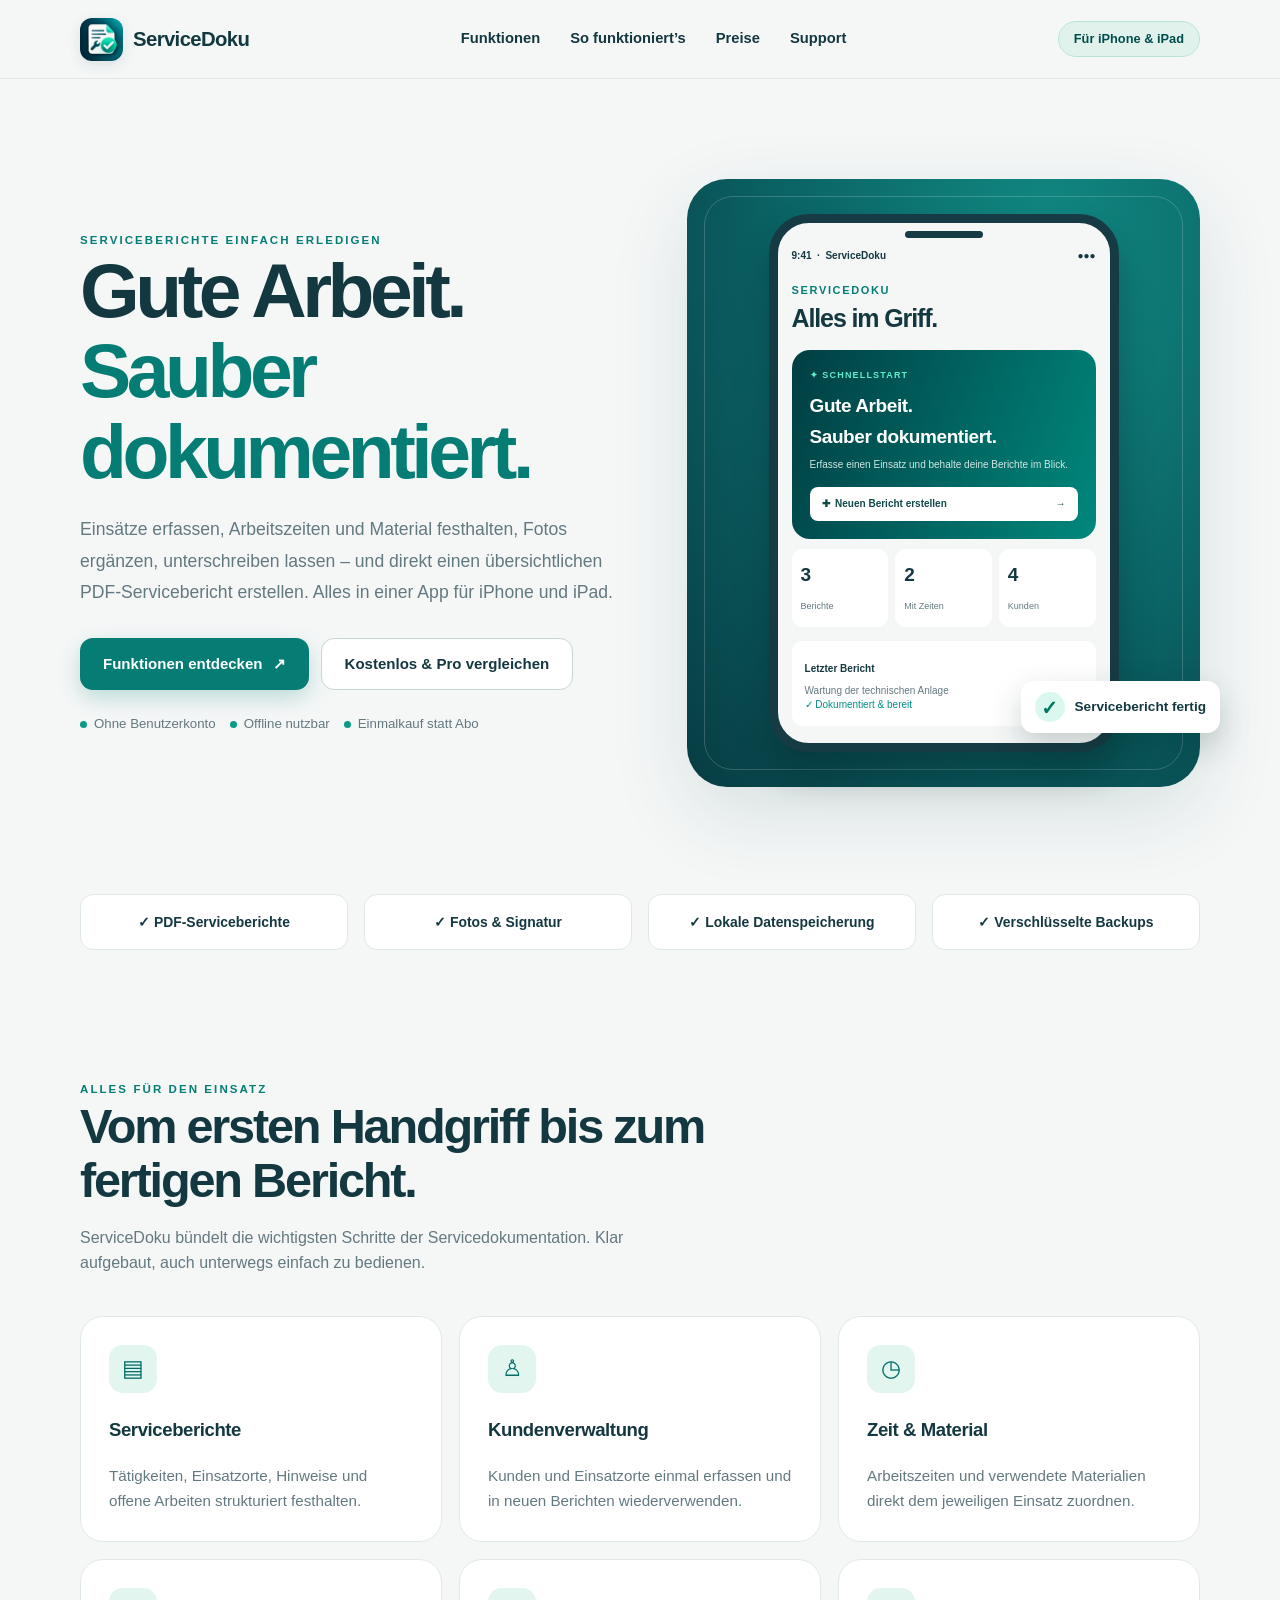
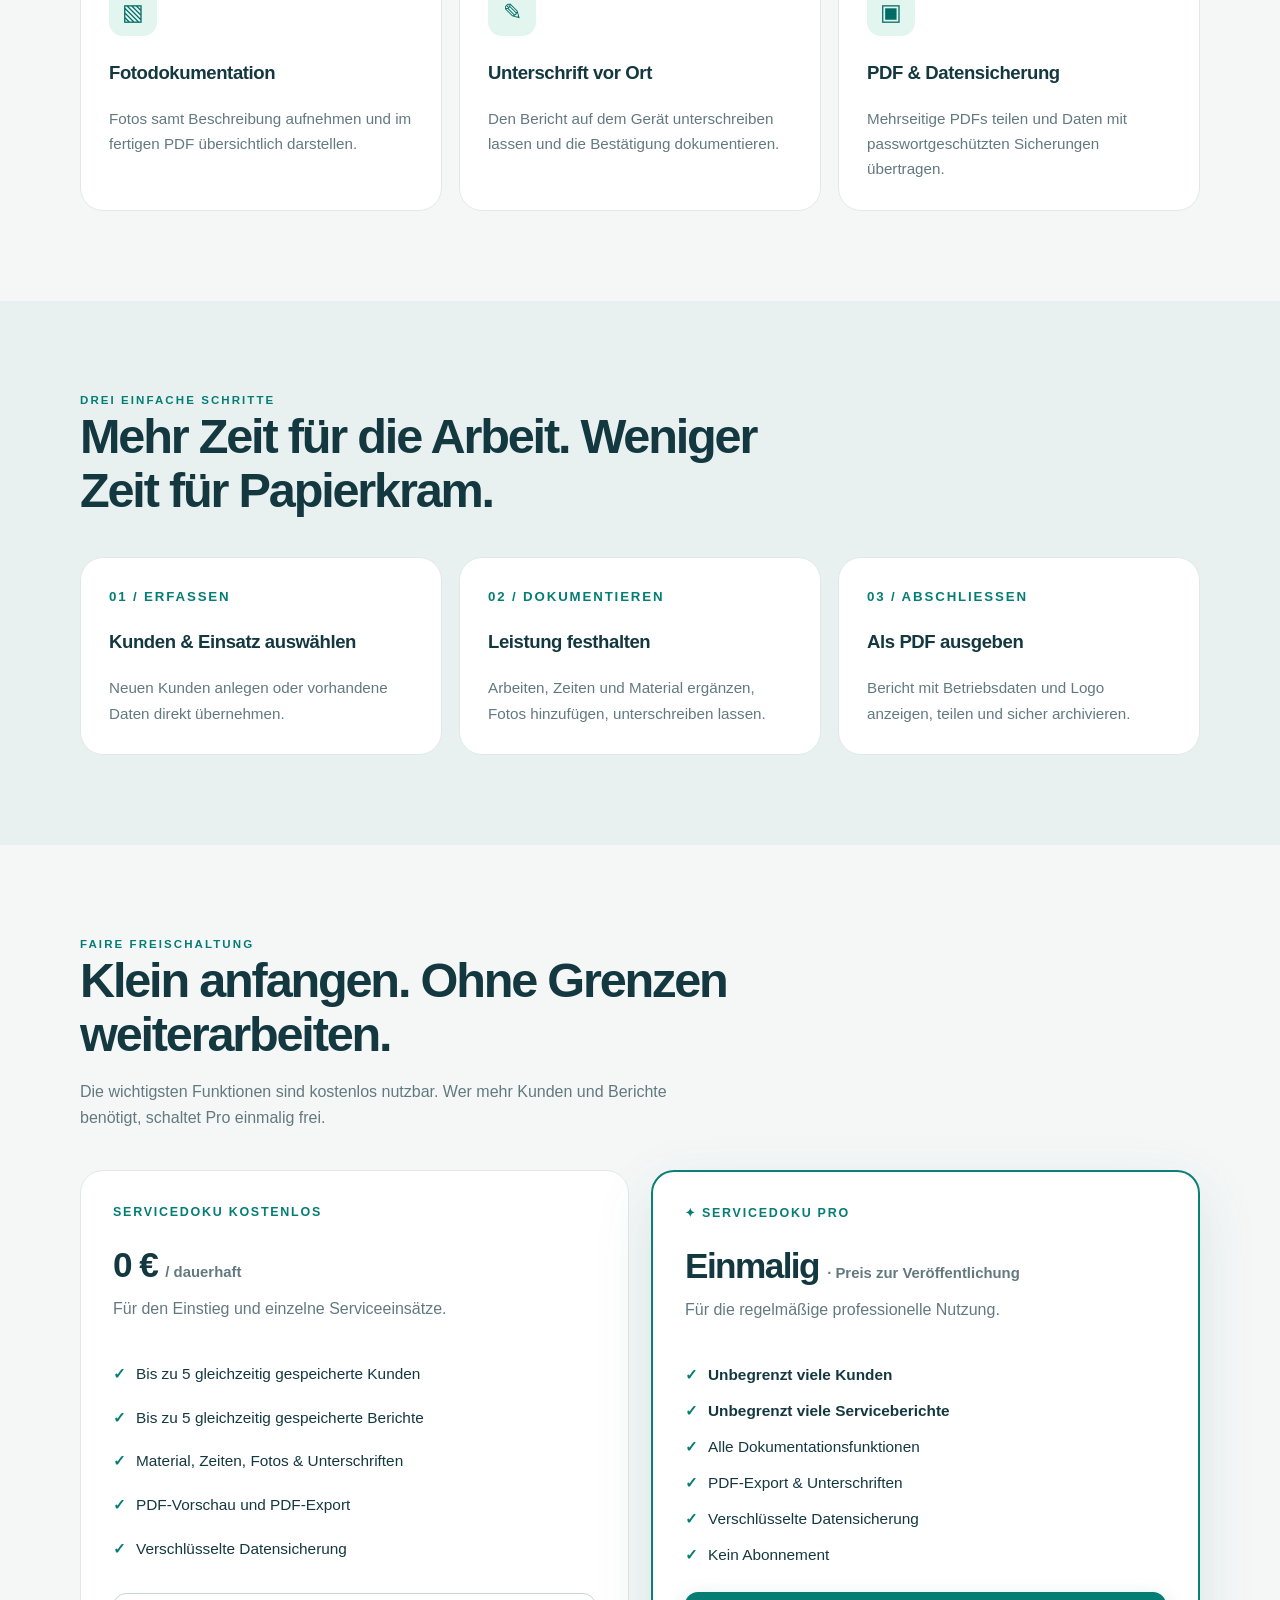
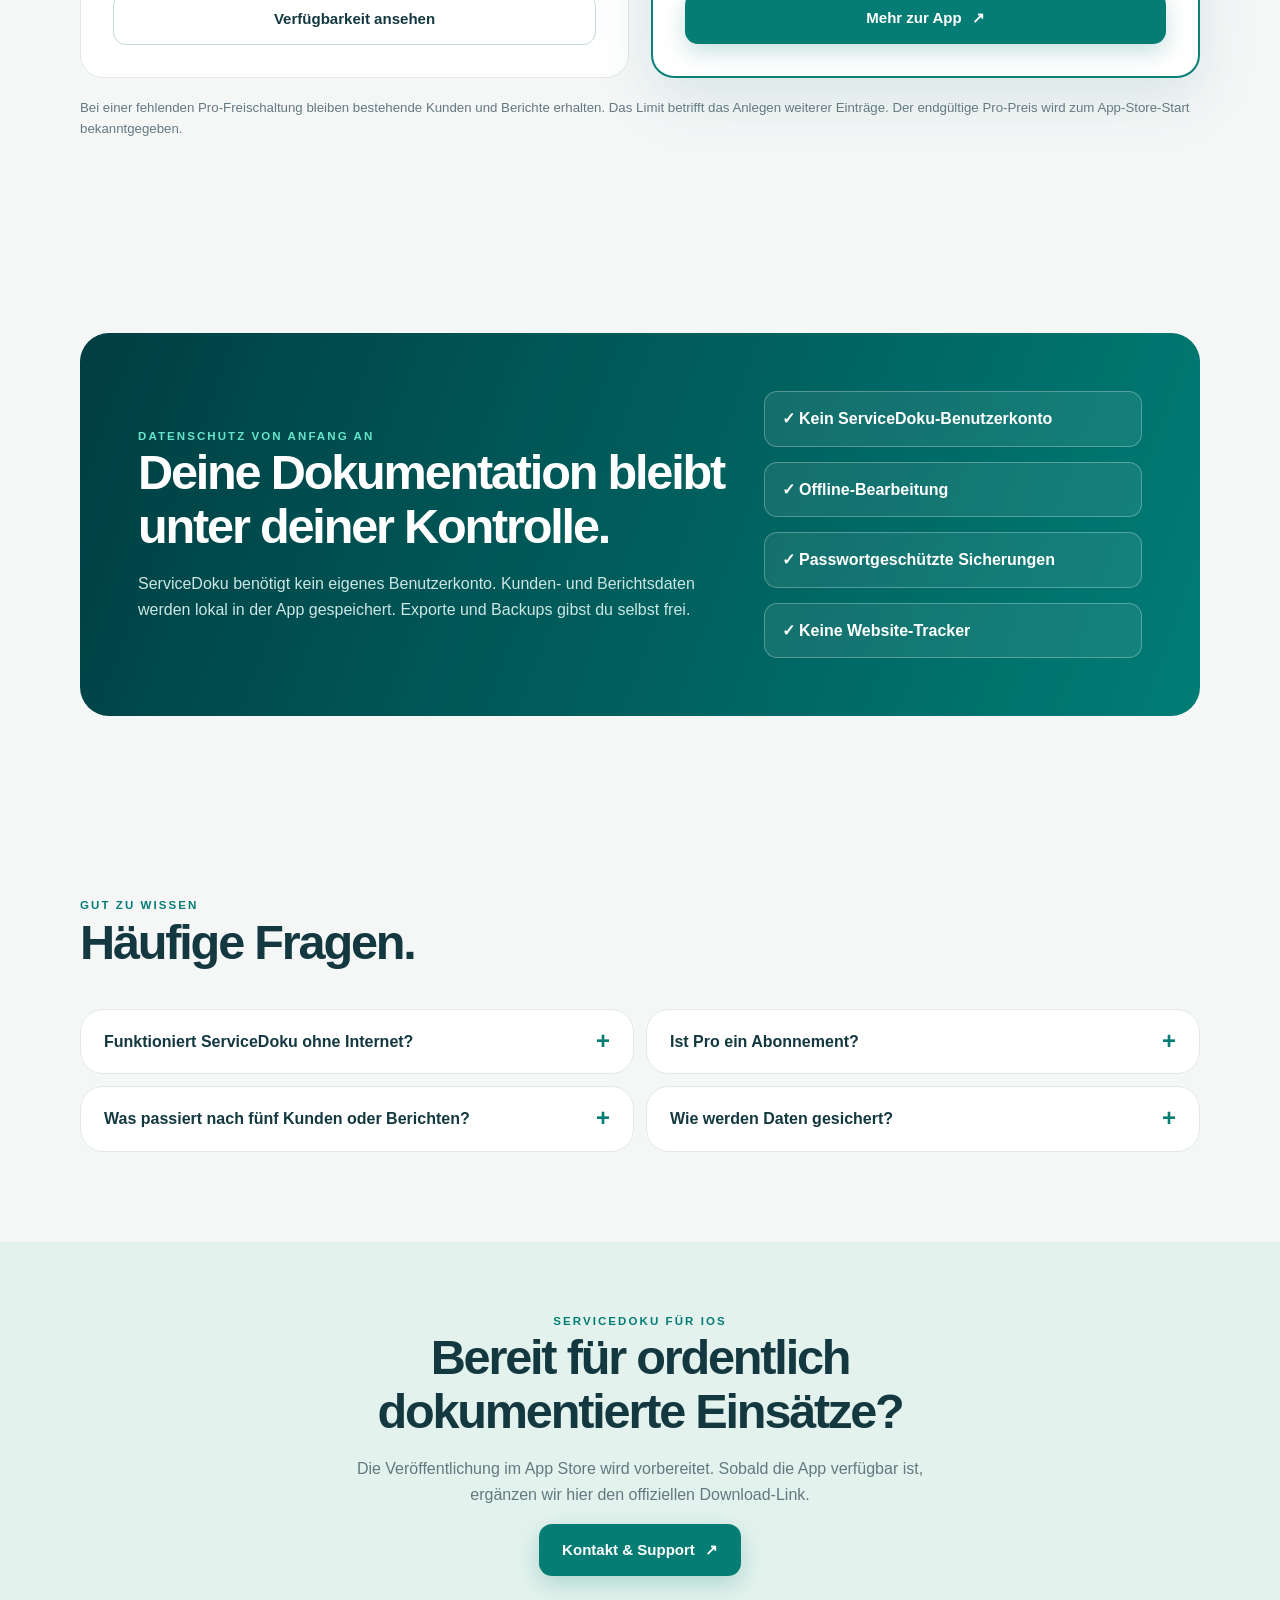
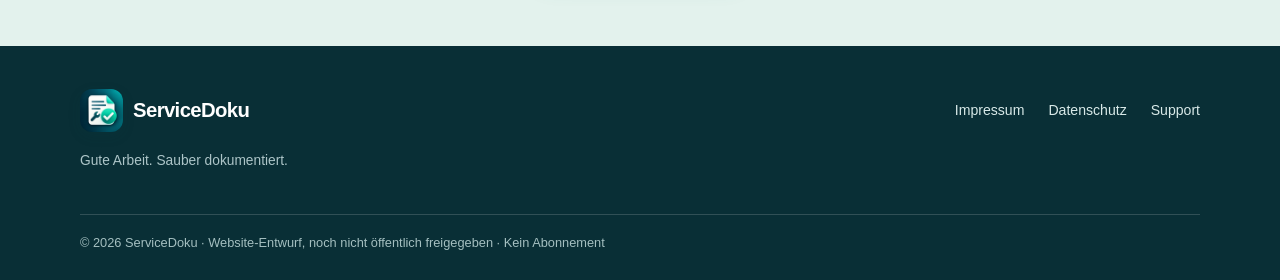
==== index.html @ b312b214 "Add files via upload" ====
<!doctype html>
<html lang="de">
<head>
<meta charset="utf-8"><meta name="viewport" content="width=device-width, initial-scale=1">
<meta name="description" content="ServiceDoku dokumentiert Serviceeinsätze auf iPhone und iPad: Kunden, Material, Zeiten, Fotos, Unterschriften und PDF-Berichte. Kostenlos starten, Pro einmalig freischalten.">
<meta name="theme-color" content="#f5f7f7">
<!-- ENTWURF: Vor Veröffentlichung noindex entfernen und alle Rechtstexte prüfen. -->
<meta name="robots" content="noindex, nofollow">
<link rel="icon" type="image/png" href="assets/favicon.png">
<link rel="apple-touch-icon" href="assets/app-icon-web.png">
<link rel="stylesheet" href="assets/style.css">
<title>Serviceberichte einfach erstellen | ServiceDoku</title>
</head>
<body>
<a class="skip" href="#inhalt">Zum Inhalt springen</a>
<header class="site-header"><div class="container header-inner">
<a class="brand" href="index.html" aria-label="ServiceDoku – Startseite"><img src="assets/favicon.png" alt="" width="43" height="43">ServiceDoku</a>
<button type="button" class="menu-toggle" data-menu-toggle aria-controls="main-nav" aria-expanded="false" aria-label="Menü öffnen">☰</button>
<nav class="nav" data-nav id="main-nav" aria-label="Hauptnavigation"><a href="index.html#funktionen" >Funktionen</a><a href="index.html#ablauf" >So funktioniert’s</a><a href="index.html#preise" >Preise</a><a href="support.html" >Support</a></nav>
<span class="pill header-pill">Für iPhone &amp; iPad</span>
</div></header>
<main id="inhalt">
<section class="hero"><div class="container hero-grid"><div>
<div class="eyebrow">Serviceberichte einfach erledigen</div>
<h1>Gute Arbeit.<br><span>Sauber dokumentiert.</span></h1>
<p class="lead">Einsätze erfassen, Arbeitszeiten und Material festhalten, Fotos ergänzen, unterschreiben lassen – und direkt einen übersichtlichen PDF-Servicebericht erstellen. Alles in einer App für iPhone und iPad.</p>
<div class="action-row"><a class="btn btn-primary" href="#funktionen">Funktionen entdecken <span aria-hidden="true">↗</span></a><a class="btn btn-outline" href="#preise">Kostenlos &amp; Pro vergleichen</a></div>
<div class="hero-footnote"><span><i class="dot" aria-hidden="true"></i> Ohne Benutzerkonto</span><span><i class="dot" aria-hidden="true"></i> Offline nutzbar</span><span><i class="dot" aria-hidden="true"></i> Einmalkauf statt Abo</span></div>
</div>
<div class="demo-stage" aria-label="Gestaltungsbeispiel der ServiceDoku-Übersicht">
<div class="device"><div class="device-notch"></div><div class="device-time"><span>9:41&nbsp; · &nbsp;ServiceDoku</span><span>●●●</span></div>
<div class="app-title">SERVICEDOKU</div><div class="app-headline">Alles im Griff.</div>
<div class="app-banner"><div class="tiny">✦ SCHNELLSTART</div><h3>Gute Arbeit.<br>Sauber dokumentiert.</h3><p>Erfasse einen Einsatz und behalte deine Berichte im Blick.</p><div class="mini-cta">✚ &nbsp;Neuen Bericht erstellen <span style="float:right">→</span></div></div>
<div class="mini-stats"><div><strong>3</strong><small>Berichte</small></div><div><strong>2</strong><small>Mit Zeiten</small></div><div><strong>4</strong><small>Kunden</small></div></div>
<div class="mini-reports"><b>Letzter Bericht</b><p>Wartung der technischen Anlage<br><span style="color:#008f85">✓ Dokumentiert &amp; bereit</span></p></div></div>
<div class="floating-tag"><span class="tag-check">✓</span> Servicebericht fertig</div>
</div></div></section>
<section class="trust"><div class="container trust-inner"><div>✓ PDF-Serviceberichte</div><div>✓ Fotos &amp; Signatur</div><div>✓ Lokale Datenspeicherung</div><div>✓ Verschlüsselte Backups</div></div></section>
<section class="section" id="funktionen"><div class="container"><div class="section-head"><div class="eyebrow">Alles für den Einsatz</div><h2>Vom ersten Handgriff bis zum fertigen Bericht.</h2><p>ServiceDoku bündelt die wichtigsten Schritte der Servicedokumentation. Klar aufgebaut, auch unterwegs einfach zu bedienen.</p></div>
<div class="cards">
<article class="feature-card"><div class="feature-icon" aria-hidden="true">▤</div><h3>Serviceberichte</h3><p>Tätigkeiten, Einsatzorte, Hinweise und offene Arbeiten strukturiert festhalten.</p></article>
<article class="feature-card"><div class="feature-icon" aria-hidden="true">♙</div><h3>Kundenverwaltung</h3><p>Kunden und Einsatzorte einmal erfassen und in neuen Berichten wiederverwenden.</p></article>
<article class="feature-card"><div class="feature-icon" aria-hidden="true">◷</div><h3>Zeit &amp; Material</h3><p>Arbeitszeiten und verwendete Materialien direkt dem jeweiligen Einsatz zuordnen.</p></article>
<article class="feature-card"><div class="feature-icon" aria-hidden="true">▧</div><h3>Fotodokumentation</h3><p>Fotos samt Beschreibung aufnehmen und im fertigen PDF übersichtlich darstellen.</p></article>
<article class="feature-card"><div class="feature-icon" aria-hidden="true">✎</div><h3>Unterschrift vor Ort</h3><p>Den Bericht auf dem Gerät unterschreiben lassen und die Bestätigung dokumentieren.</p></article>
<article class="feature-card"><div class="feature-icon" aria-hidden="true">▣</div><h3>PDF &amp; Datensicherung</h3><p>Mehrseitige PDFs teilen und Daten mit passwortgeschützten Sicherungen übertragen.</p></article>
</div></div></section>
<section class="section section-tint" id="ablauf"><div class="container"><div class="section-head"><div class="eyebrow">Drei einfache Schritte</div><h2>Mehr Zeit für die Arbeit. Weniger Zeit für Papierkram.</h2></div>
<div class="steps"><article class="step-card"><div class="step-number">01 / ERFASSEN</div><h3>Kunden &amp; Einsatz auswählen</h3><p>Neuen Kunden anlegen oder vorhandene Daten direkt übernehmen.</p></article><article class="step-card"><div class="step-number">02 / DOKUMENTIEREN</div><h3>Leistung festhalten</h3><p>Arbeiten, Zeiten und Material ergänzen, Fotos hinzufügen, unterschreiben lassen.</p></article><article class="step-card"><div class="step-number">03 / ABSCHLIESSEN</div><h3>Als PDF ausgeben</h3><p>Bericht mit Betriebsdaten und Logo anzeigen, teilen und sicher archivieren.</p></article></div>
</div></section>
<section class="section" id="preise"><div class="container"><div class="section-head"><div class="eyebrow">Faire Freischaltung</div><h2>Klein anfangen. Ohne Grenzen weiterarbeiten.</h2><p>Die wichtigsten Funktionen sind kostenlos nutzbar. Wer mehr Kunden und Berichte benötigt, schaltet Pro einmalig frei.</p></div>
<div class="pricing"><article class="plan"><div class="plan-label">ServiceDoku Kostenlos</div><div class="plan-price">0 € <small>/ dauerhaft</small></div><p>Für den Einstieg und einzelne Serviceeinsätze.</p><ul><li>Bis zu 5 gleichzeitig gespeicherte Kunden</li><li>Bis zu 5 gleichzeitig gespeicherte Berichte</li><li>Material, Zeiten, Fotos &amp; Unterschriften</li><li>PDF-Vorschau und PDF-Export</li><li>Verschlüsselte Datensicherung</li></ul><a class="btn btn-outline" href="#verfuegbarkeit">Verfügbarkeit ansehen</a></article>
<article class="plan pro"><div class="plan-label">✦ ServiceDoku Pro</div><div class="plan-price">Einmalig <small>· Preis zur Veröffentlichung</small></div><p>Für die regelmäßige professionelle Nutzung.</p><ul><li><strong>Unbegrenzt viele Kunden</strong></li><li><strong>Unbegrenzt viele Serviceberichte</strong></li><li>Alle Dokumentationsfunktionen</li><li>PDF-Export &amp; Unterschriften</li><li>Verschlüsselte Datensicherung</li><li>Kein Abonnement</li></ul><a class="btn btn-primary" href="#verfuegbarkeit">Mehr zur App <span aria-hidden="true">↗</span></a></article></div>
<p class="plan-note" style="margin-top:19px">Bei einer fehlenden Pro-Freischaltung bleiben bestehende Kunden und Berichte erhalten. Das Limit betrifft das Anlegen weiterer Einträge. Der endgültige Pro-Preis wird zum App-Store-Start bekanntgegeben.</p>
</div></section>
<section class="section"><div class="container"><div class="privacy-band"><div><div class="eyebrow" style="color:#65e6ca">Datenschutz von Anfang an</div><h2>Deine Dokumentation bleibt unter deiner Kontrolle.</h2><p>ServiceDoku benötigt kein eigenes Benutzerkonto. Kunden- und Berichtsdaten werden lokal in der App gespeichert. Exporte und Backups gibst du selbst frei.</p></div><div class="privacy-marks"><div>✓ Kein ServiceDoku-Benutzerkonto</div><div>✓ Offline-Bearbeitung</div><div>✓ Passwortgeschützte Sicherungen</div><div>✓ Keine Website-Tracker</div></div></div></div></section>
<section class="section" id="fragen"><div class="container"><div class="section-head"><div class="eyebrow">Gut zu wissen</div><h2>Häufige Fragen.</h2></div><div class="faq-grid">
<details class="faq-card"><summary>Funktioniert ServiceDoku ohne Internet?</summary><p>Die Erfassung und Bearbeitung der Serviceberichte funktioniert offline. Für App-Store-Käufe und deren Prüfung kann eine Internetverbindung benötigt werden.</p></details>
<details class="faq-card"><summary>Ist Pro ein Abonnement?</summary><p>Nein. Pro ist als einmalige, dauerhaft nutzbare Freischaltung vorgesehen.</p></details>
<details class="faq-card"><summary>Was passiert nach fünf Kunden oder Berichten?</summary><p>In der kostenlosen Version kannst du keine weiteren Einträge dieser Art anlegen. Bereits gespeicherte Daten bleiben lesbar und bearbeitbar. Mit Pro entfällt die Begrenzung.</p></details>
<details class="faq-card"><summary>Wie werden Daten gesichert?</summary><p>ServiceDoku kann eine verschlüsselte Sicherungsdatei mit einem selbst vergebenen Passwort erzeugen. Bewahre das Passwort sicher auf – ohne Passwort ist eine Wiederherstellung nicht möglich.</p></details>
</div></div></section>
<section class="cta-bottom" id="verfuegbarkeit"><div class="container"><div class="eyebrow">ServiceDoku für iOS</div><h2>Bereit für ordentlich dokumentierte Einsätze?</h2><p>Die Veröffentlichung im App Store wird vorbereitet. Sobald die App verfügbar ist, ergänzen wir hier den offiziellen Download-Link.</p><a class="btn btn-primary" href="support.html">Kontakt &amp; Support <span aria-hidden="true">↗</span></a></div></section>
</main>
<footer class="site-footer"><div class="container"><div class="footer-grid"><div><a class="brand" href="index.html"><img src="assets/favicon.png" alt="" width="43" height="43">ServiceDoku</a><p>Gute Arbeit. Sauber dokumentiert.</p></div><nav class="footer-links" aria-label="Rechtliches und Support"><a href="impressum.html">Impressum</a><a href="datenschutz.html">Datenschutz</a><a href="support.html">Support</a></nav></div><div class="footer-bottom">© 2026 ServiceDoku · Website-Entwurf, noch nicht öffentlich freigegeben · Kein Abonnement</div></div></footer>
<script src="assets/site.js" defer></script>
</body></html>
---- assets/style.css ----
:root{--ink:#143840;--teal:#057d75;--teal-deep:#004d4c;--mint:#4fdebA;--muted:#637980;--bg:#f5f7f7;--line:#e0e8e8;--white:#fff;--shadow:0 26px 80px rgba(5,62,64,.12);color-scheme:light}
*{box-sizing:border-box}html{scroll-behavior:smooth}body{margin:0;background:var(--bg);color:var(--ink);font-family:-apple-system,BlinkMacSystemFont,"Segoe UI",Arial,sans-serif;line-height:1.6;-webkit-font-smoothing:antialiased}a{color:var(--teal);text-underline-offset:3px}a:hover{text-decoration-thickness:2px}button{font:inherit}img{max-width:100%;display:block}.skip{position:absolute;z-index:100;top:-100px;left:12px;background:#fff;border:2px solid var(--teal);padding:10px}.skip:focus{top:8px}.container{width:min(1120px,calc(100% - 44px));margin-inline:auto}.eyebrow{text-transform:uppercase;letter-spacing:.18em;font-size:.72rem;font-weight:850;color:var(--teal)}h1,h2,h3,p{margin-top:0}h1{font-size:clamp(2.9rem,6vw,5.1rem);line-height:1.05;letter-spacing:-.058em;font-weight:830;margin-bottom:23px}h2{font-size:clamp(2.1rem,3.8vw,3.25rem);line-height:1.11;letter-spacing:-.045em;margin-bottom:18px}h3{font-size:1.16rem;letter-spacing:-.022em}p{color:var(--muted)}.lead{font-size:1.1rem;line-height:1.78;max-width:620px}.small{font-size:.88rem}.muted{color:var(--muted)}.site-header{position:sticky;top:0;z-index:20;background:rgba(245,247,247,.92);backdrop-filter:blur(18px);border-bottom:1px solid rgba(16,65,68,.09)}.header-inner{display:flex;align-items:center;justify-content:space-between;gap:20px;min-height:78px}.brand{display:inline-flex;align-items:center;gap:10px;text-decoration:none;color:var(--ink);font-weight:850;letter-spacing:-.03em;font-size:1.27rem}.brand img{width:43px;height:43px;border-radius:12px;box-shadow:0 4px 13px rgba(0,66,67,.12)}.nav{display:flex;align-items:center;gap:30px}.nav a{text-decoration:none;color:var(--ink);font-weight:650;font-size:.92rem}.nav a:hover,.nav a[aria-current=page]{color:var(--teal)}.pill{background:#e1f2ed;border:1px solid #b8e4d8;color:var(--teal-deep);border-radius:999px;font-size:.8rem;line-height:1.3;padding:9px 15px;font-weight:750}.menu-toggle{display:none;align-items:center;justify-content:center;width:44px;height:44px;border:1px solid var(--line);border-radius:12px;background:#fff;color:var(--ink);font-size:1.45rem;cursor:pointer}.hero{padding:100px 0 95px;overflow:hidden}.hero-grid{display:grid;grid-template-columns:1fr .96fr;align-items:center;gap:6.5%}.hero h1 span{color:var(--teal)}.hero .lead{margin-bottom:30px}.action-row{display:flex;flex-wrap:wrap;gap:12px;align-items:center}.btn{display:inline-flex;align-items:center;gap:10px;justify-content:center;min-height:52px;padding:13px 23px;font-size:.94rem;font-weight:760;border-radius:13px;text-decoration:none;transition:transform .16s,box-shadow .16s}.btn:hover{transform:translateY(-2px)}.btn-primary{background:var(--teal);color:#fff;box-shadow:0 8px 22px rgba(4,124,117,.23)}.btn-primary:hover{color:#fff}.btn-outline{border:1px solid #c7d7d6;background:#fff;color:var(--ink)}.hero-footnote{margin-top:23px;display:flex;gap:14px;align-items:center;flex-wrap:wrap;font-size:.83rem;color:var(--muted)}.hero-footnote span{display:flex;align-items:center;gap:7px}.dot{width:7px;height:7px;background:#0b9b83;border-radius:50%;display:inline-block}.demo-stage{background:radial-gradient(ellipse at 70% 12%,#118982,#0b6566 50%,#073c43 100%);border-radius:40px;min-height:550px;position:relative;display:flex;align-items:center;justify-content:center;padding:35px 24px;box-shadow:var(--shadow)}.demo-stage::before{content:"";position:absolute;inset:17px;border:1px solid rgba(255,255,255,.18);border-radius:29px;pointer-events:none}.device{position:relative;width:min(350px,100%);border:9px solid #173b44;border-radius:40px;background:#f5f7f7;box-shadow:0 22px 35px rgba(0,24,30,.32);padding:25px 14px 17px}.device-notch{height:7px;width:78px;border-radius:9px;background:#173b44;position:absolute;top:8px;left:50%;transform:translateX(-50%)}.device-time{font-size:10px;font-weight:800;color:var(--ink);display:flex;justify-content:space-between;margin-bottom:18px}.app-title{font-size:11px;letter-spacing:.15em;color:var(--teal);font-weight:850}.app-headline{font-size:25px;font-weight:850;letter-spacing:-.045em;line-height:1.1;margin:5px 0 18px}.app-banner{background:linear-gradient(110deg,#013e43,#00887c);border-radius:18px;padding:18px;color:#fff}.app-banner .tiny{color:#62eaca;font-size:9px;font-weight:800;letter-spacing:.13em}.app-banner h3{color:#fff;font-size:19px;margin:9px 0 6px}.app-banner p{color:#d3e6e5;font-size:10px;line-height:1.4;margin-bottom:15px}.app-banner .mini-cta{background:#fff;color:#12484a;border-radius:8px;padding:9px 12px;font-weight:800;font-size:10px}.mini-stats{display:grid;grid-template-columns:repeat(3,1fr);gap:7px;margin:10px 0 14px}.mini-stats>div{background:#fff;border-radius:11px;padding:11px 9px}.mini-stats strong{font-size:19px;display:block}.mini-stats small{font-size:9px;color:var(--muted)}.mini-reports{background:#fff;border-radius:11px;padding:13px}.mini-reports b{font-size:10px}.mini-reports p{font-size:10px;margin:4px 0 0;line-height:1.45}.floating-tag{position:absolute;bottom:54px;right:-20px;background:#fff;border-radius:13px;padding:11px 14px;box-shadow:0 13px 33px rgba(0,36,34,.2);display:flex;align-items:center;gap:10px;font-size:.85rem;font-weight:790}.tag-check{height:30px;width:30px;display:grid;place-items:center;background:#daf8ef;color:#00775e;border-radius:50%;font-size:20px}.trust{padding:12px 0 40px}.trust-inner{display:grid;grid-template-columns:repeat(4,1fr);gap:16px}.trust-inner div{border:1px solid var(--line);border-radius:13px;padding:16px 17px;text-align:center;background:#fff;font-size:.87rem;font-weight:750}.section{padding:90px 0}.section-head{max-width:720px;margin-bottom:40px}.section-head p{max-width:600px}.cards{display:grid;grid-template-columns:repeat(3,minmax(0,1fr));gap:17px}.feature-card,.step-card,.plan,.faq-card{background:#fff;border:1px solid #e1e9e8;border-radius:23px;padding:28px}.feature-icon{height:48px;width:48px;background:#e2f5ef;border-radius:14px;display:grid;place-items:center;font-size:23px;margin-bottom:22px;color:#006c65}.feature-card p,.step-card p{font-size:.95rem;line-height:1.65;margin-bottom:0}.section-tint{background:#e9f1f0}.steps{display:grid;grid-template-columns:repeat(3,1fr);gap:17px}.step-number{font-size:.83rem;color:var(--teal);font-weight:850;letter-spacing:.14em;margin-bottom:20px}.pricing{display:grid;grid-template-columns:repeat(2,1fr);gap:22px;align-items:stretch}.plan{padding:32px;display:flex;flex-direction:column}.plan.pro{border:2px solid #0b8079;box-shadow:0 20px 60px rgba(4,105,101,.12)}.plan-label{font-weight:850;color:var(--teal);font-size:.78rem;text-transform:uppercase;letter-spacing:.14em}.plan-price{font-size:2.2rem;letter-spacing:-.045em;font-weight:850;color:var(--ink);margin:14px 0 3px}.plan-price small{font-size:.93rem;font-weight:600;letter-spacing:0;color:var(--muted)}.plan ul{list-style:none;padding:0;margin:24px 0 26px;display:grid;gap:13px;flex:1}.plan li{display:flex;gap:10px;line-height:1.5;font-size:.96rem}.plan li:before{content:"✓";font-weight:900;color:var(--teal)}.plan .btn{margin-top:auto}.plan-note{font-size:.83rem;color:var(--muted)}.privacy-band{background:linear-gradient(110deg,#003e43,#007d75);color:#fff;border-radius:29px;padding:58px;display:grid;grid-template-columns:1.2fr .75fr;align-items:center;gap:20px}.privacy-band h2,.privacy-band p{color:#fff}.privacy-band p{color:#cce7e4;margin-bottom:0}.privacy-marks{display:grid;gap:15px}.privacy-marks>div{border:1px solid rgba(255,255,255,.28);border-radius:13px;padding:14px 17px;background:rgba(255,255,255,.08);font-weight:700}.faq-grid{display:grid;grid-template-columns:1fr 1fr;gap:12px}.faq-card{padding:0;overflow:hidden}.faq-card summary{font-weight:800;padding:19px 23px;cursor:pointer;list-style:none;display:flex;justify-content:space-between;gap:12px}.faq-card summary:after{content:'+';color:var(--teal);font-size:24px;line-height:1}.faq-card[open] summary:after{content:'−'}.faq-card summary::-webkit-details-marker{display:none}.faq-card p{padding:0 23px 22px;margin:0;font-size:.94rem}.cta-bottom{background:#e3f2ed;padding:70px 0;text-align:center}.cta-bottom h2{max-width:680px;margin-inline:auto}.cta-bottom p{max-width:600px;margin-inline:auto}.site-footer{background:#092f36;color:#fff;padding:43px 0 26px}.footer-grid{display:flex;justify-content:space-between;gap:20px;align-items:start}.site-footer .brand{color:#fff}.site-footer p{font-size:.86rem;color:#adc5c8;margin:11px 0}.footer-links{display:flex;flex-wrap:wrap;gap:24px;margin-top:10px}.footer-links a{color:#d8e9e8;font-size:.88rem;text-decoration:none}.footer-links a:hover{text-decoration:underline}.footer-bottom{border-top:1px solid rgba(255,255,255,.16);margin-top:31px;padding-top:18px;color:#a4bfc0;font-size:.8rem}.legal{padding:70px 0 100px}.legal-page{max-width:820px}.legal h1{font-size:clamp(2.6rem,5vw,4rem);margin-bottom:12px}.legal-intro{font-size:1.1rem;max-width:740px}.legal-section{border-top:1px solid var(--line);padding-top:28px;margin-top:30px}.legal-section h2{font-size:1.4rem;letter-spacing:-.02em;margin-bottom:12px}.legal-section h3{font-size:1.04rem;margin-bottom:8px;margin-top:25px}.legal-section ul{color:var(--muted)}.placeholder{display:inline-block;background:#fff3c8;color:#6b4b00;border-radius:5px;padding:1px 6px;font-weight:700;word-break:break-word}.notice{border:1px solid #eed49a;background:#fff8e6;border-radius:17px;padding:20px 24px;margin:24px 0 35px;color:#654d19}.notice strong{display:block;margin-bottom:5px}.notice p{margin:0;color:#6d5930}.info-box{border:1px solid #cce4df;background:#edf8f5;border-radius:16px;padding:22px;margin:22px 0}.info-box p{margin-bottom:0}.contact-card{border:1px solid var(--line);border-radius:23px;background:#fff;padding:28px}.contact-card h2{font-size:1.7rem}.contact-list{display:grid;gap:12px;margin-top:24px}.contact-list>div{padding:14px;border:1px solid var(--line);border-radius:12px}.contact-list strong{display:block}.contact-list span{color:var(--muted)}
@media(max-width:990px){.hero-grid{gap:4%}.floating-tag{right:0}.demo-stage{min-height:490px}.privacy-band{padding:36px}}
@media(max-width:760px){.header-inner{min-height:69px}.menu-toggle{display:flex}.nav{display:none;position:absolute;left:0;right:0;top:69px;background:#f5f7f7;padding:17px 22px 24px;border-bottom:1px solid var(--line);box-shadow:0 18px 25px rgba(0,0,0,.06)}.nav.open{display:grid;gap:14px}.nav a{padding:5px 0}.header-pill{display:none}.hero{padding:60px 0 55px}.hero-grid{grid-template-columns:1fr;gap:36px}.hero h1{font-size:clamp(3rem,12vw,4rem)}.demo-stage{min-height:465px}.floating-tag{right:0;bottom:32px}.trust-inner{grid-template-columns:repeat(2,1fr)}.section{padding:65px 0}.cards,.steps{grid-template-columns:1fr 1fr}.pricing{grid-template-columns:1fr}.privacy-band{grid-template-columns:1fr;gap:25px}.faq-grid{grid-template-columns:1fr}.footer-grid{flex-direction:column}.legal{padding:52px 0 80px}}
@media(max-width:500px){.container{width:min(100% - 28px,1120px)}.cards,.steps{grid-template-columns:1fr}.feature-card,.step-card,.plan{padding:24px}.hero h1{letter-spacing:-.052em}.lead{font-size:1rem}.action-row .btn{width:100%}.trust-inner{gap:8px}.trust-inner div{font-size:.78rem;padding:12px 7px}.demo-stage{border-radius:27px;padding:28px 16px}.device{max-width:320px}.privacy-band{padding:27px 22px;border-radius:22px}.footer-links{gap:15px}.legal-section{padding-top:22px;margin-top:23px}}
@media(prefers-reduced-motion:reduce){html{scroll-behavior:auto}.btn{transition:none}.btn:hover{transform:none}}
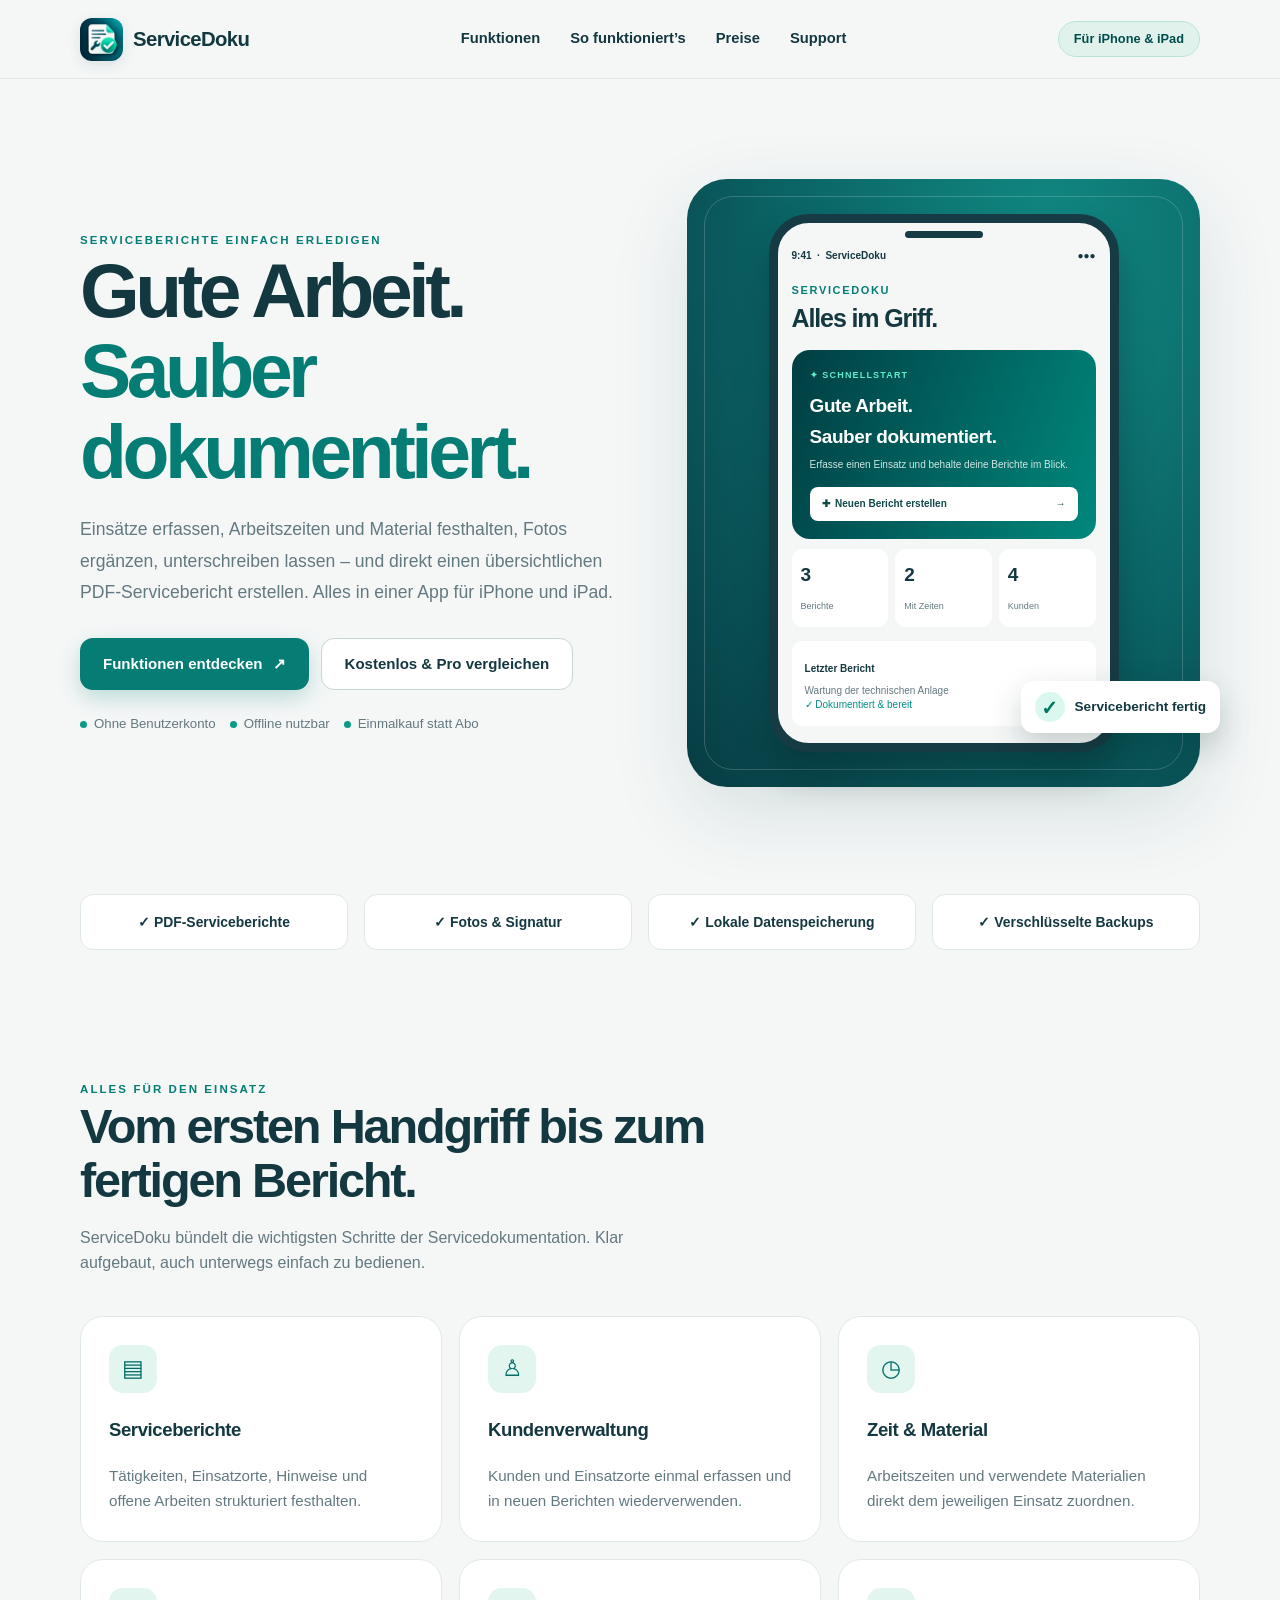
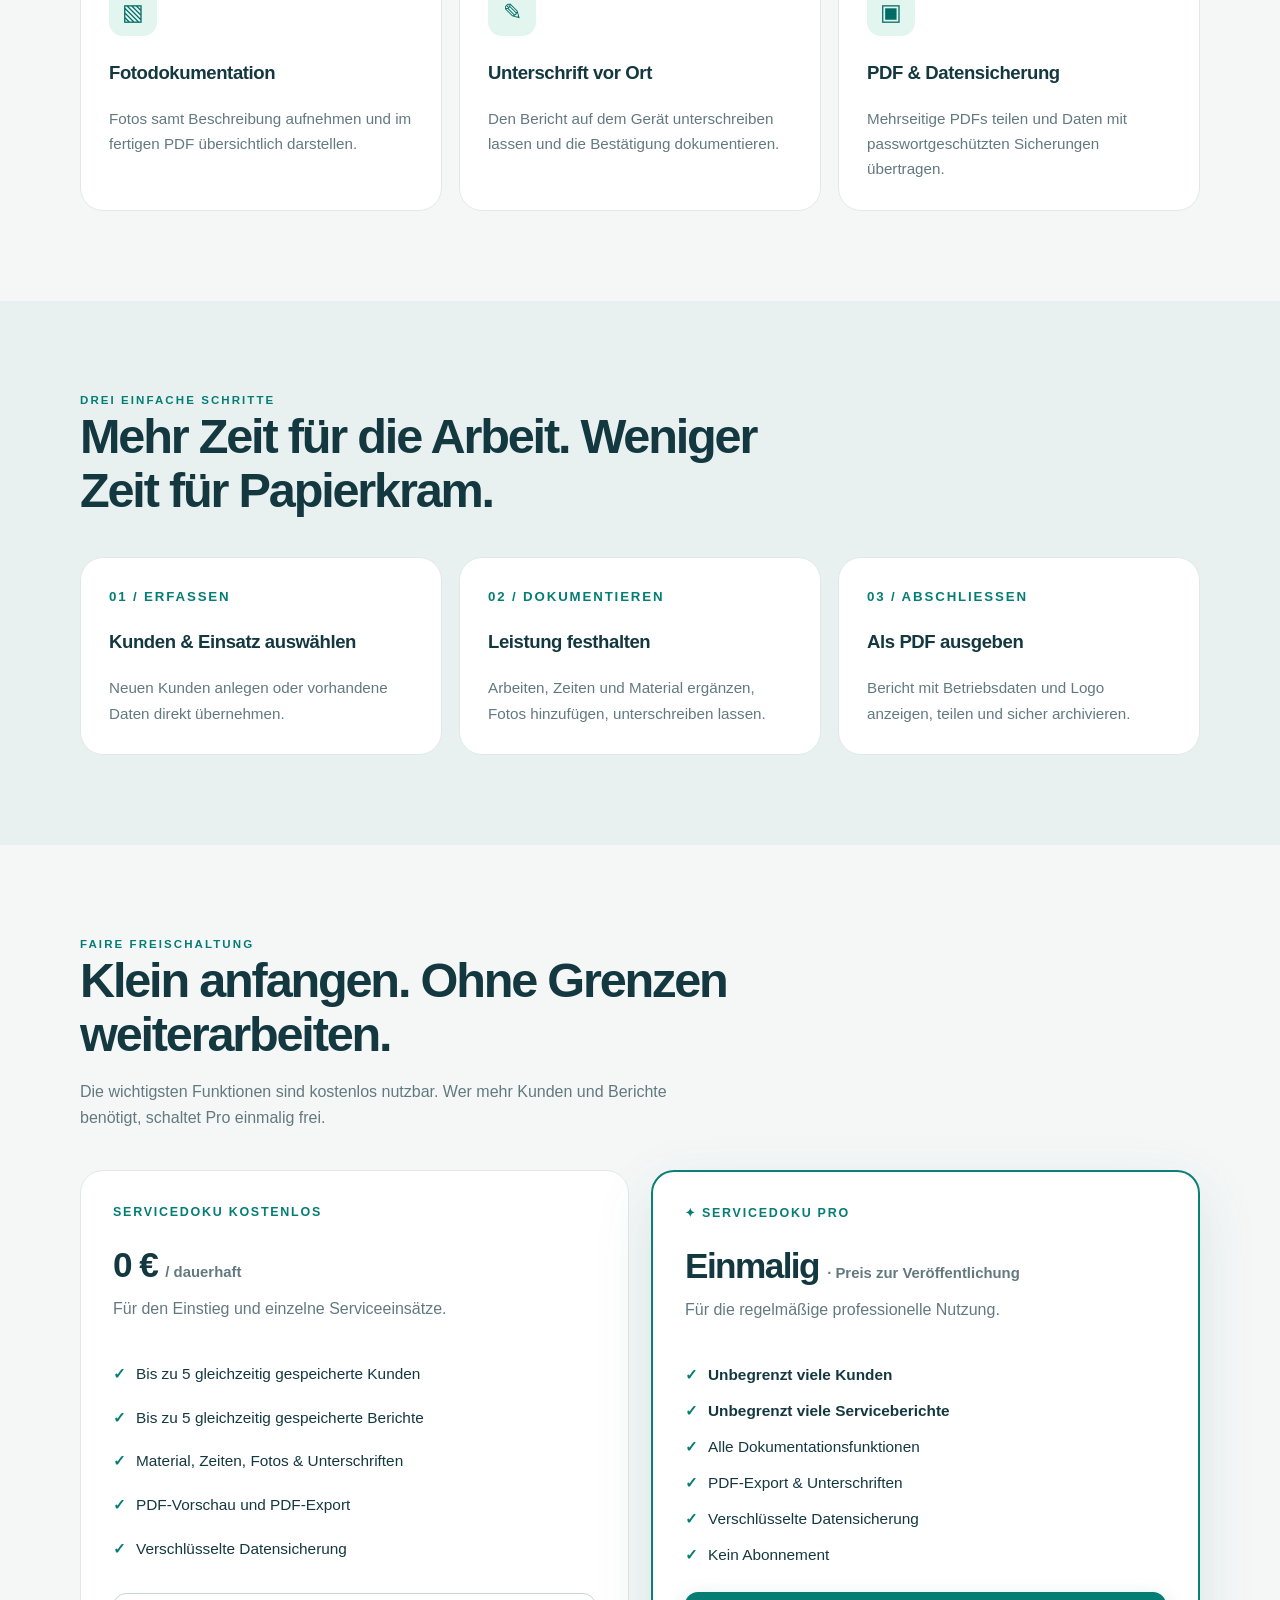
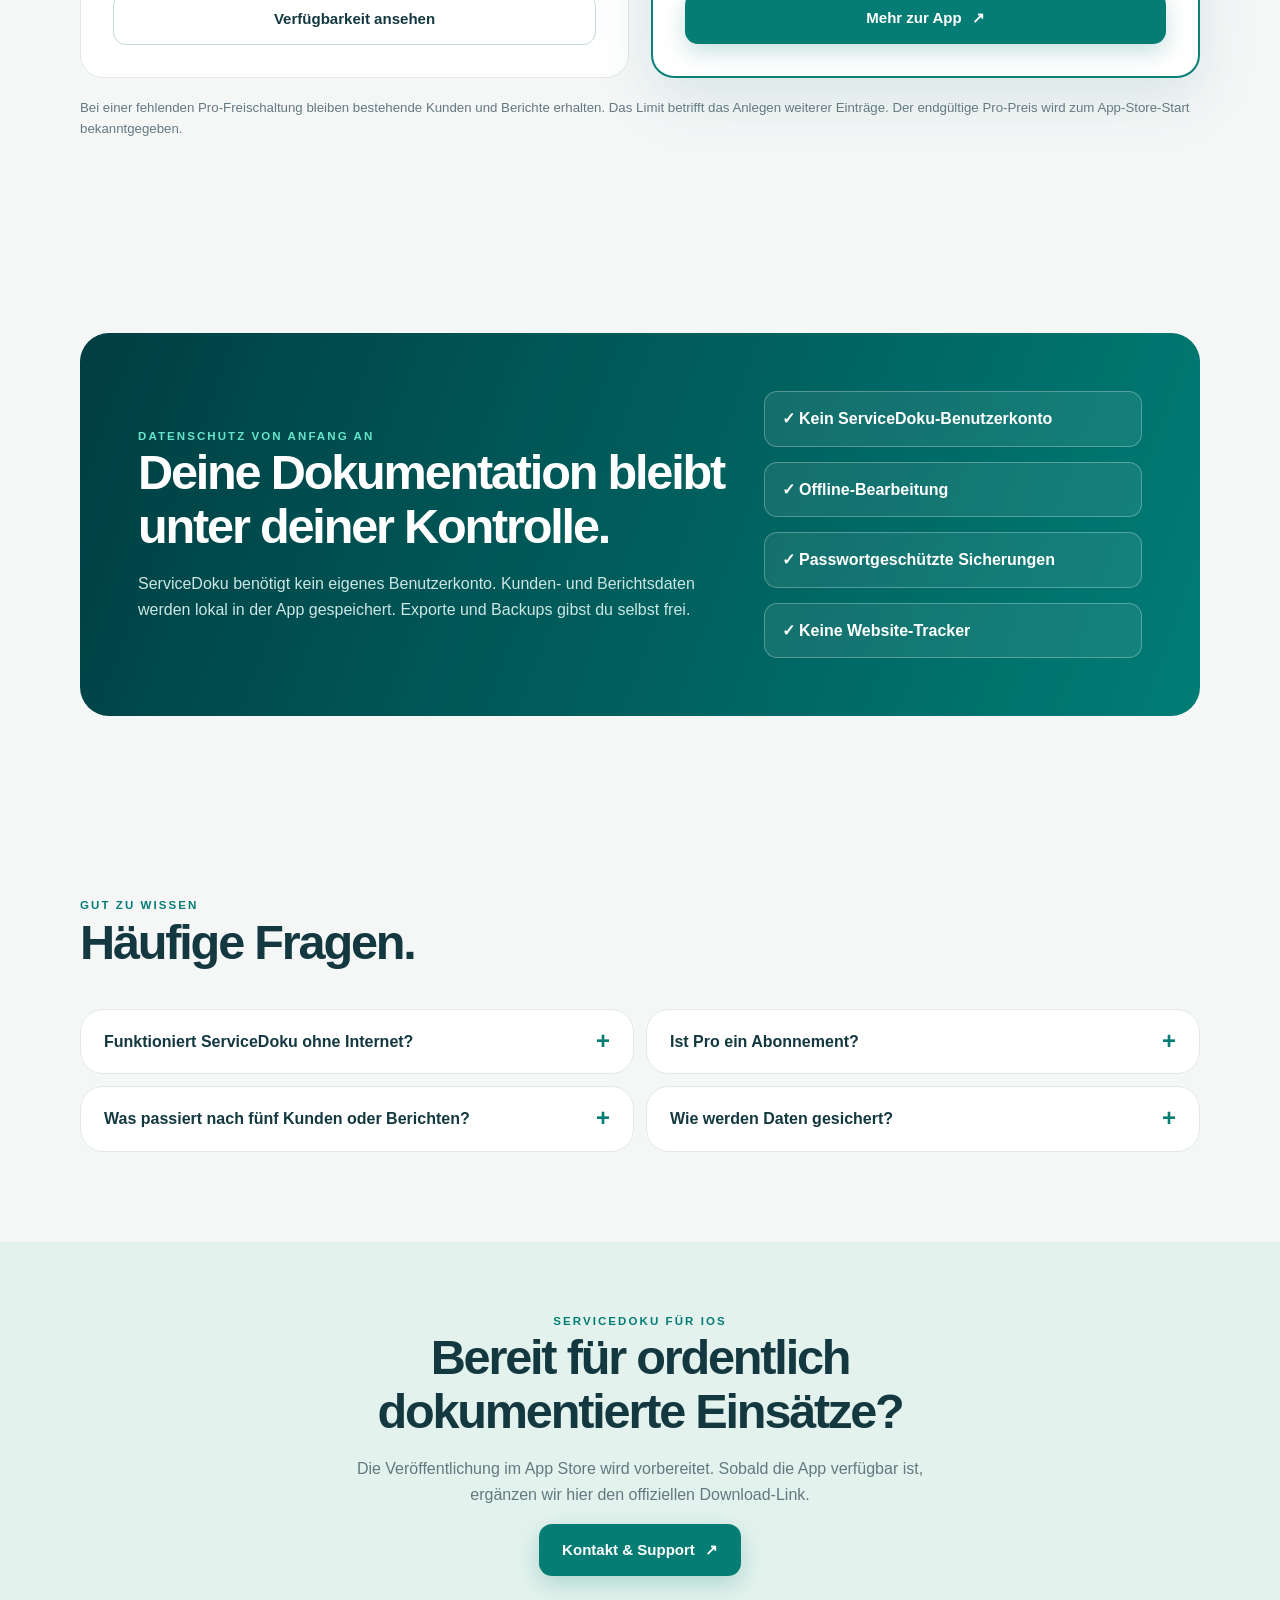
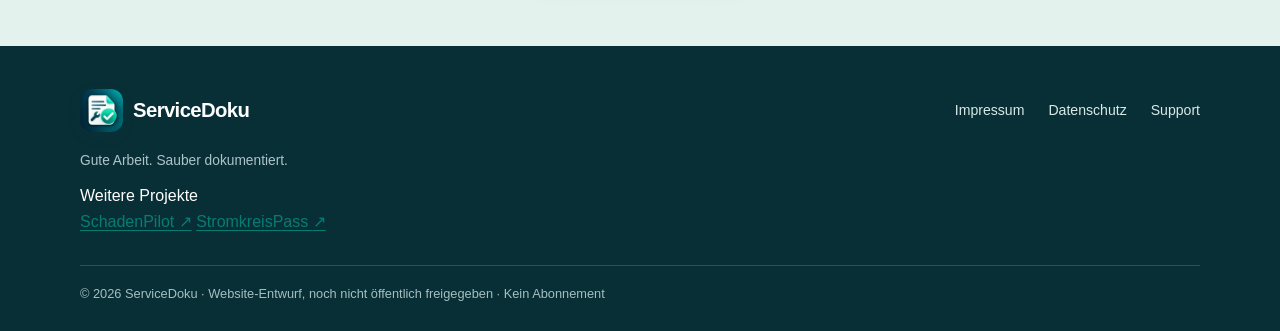
==== commit 3667d20f: "ServiceDoku: Weitere Projekte im Footer verlinken" ====
--- a/index.html
+++ b/index.html
@@ -62,6 +62,13 @@
 </div></div></section>
 <section class="cta-bottom" id="verfuegbarkeit"><div class="container"><div class="eyebrow">ServiceDoku für iOS</div><h2>Bereit für ordentlich dokumentierte Einsätze?</h2><p>Die Veröffentlichung im App Store wird vorbereitet. Sobald die App verfügbar ist, ergänzen wir hier den offiziellen Download-Link.</p><a class="btn btn-primary" href="support.html">Kontakt &amp; Support <span aria-hidden="true">↗</span></a></div></section>
 </main>
-<footer class="site-footer"><div class="container"><div class="footer-grid"><div><a class="brand" href="index.html"><img src="assets/favicon.png" alt="" width="43" height="43">ServiceDoku</a><p>Gute Arbeit. Sauber dokumentiert.</p></div><nav class="footer-links" aria-label="Rechtliches und Support"><a href="impressum.html">Impressum</a><a href="datenschutz.html">Datenschutz</a><a href="support.html">Support</a></nav></div><div class="footer-bottom">© 2026 ServiceDoku · Website-Entwurf, noch nicht öffentlich freigegeben · Kein Abonnement</div></div></footer>
+<footer class="site-footer"><div class="container"><div class="footer-grid"><div><a class="brand" href="index.html"><img src="assets/favicon.png" alt="" width="43" height="43">ServiceDoku</a><p>Gute Arbeit. Sauber dokumentiert.</p></div><nav class="footer-links" aria-label="Rechtliches und Support"><a href="impressum.html">Impressum</a><a href="datenschutz.html">Datenschutz</a><a href="support.html">Support</a></nav></div><div class="footer-projects" aria-label="Weitere Projekte von Rene Hartmuth">
+  <span class="footer-projects-title">Weitere Projekte</span>
+  <div class="footer-projects-links">
+    <a href="https://rhartmuth.github.io/schadenpilot-website/" target="_blank" rel="noopener noreferrer">SchadenPilot <span aria-hidden="true">↗</span></a>
+    <a href="https://rhartmuth.github.io/stromkreispass-website/" target="_blank" rel="noopener noreferrer">StromkreisPass <span aria-hidden="true">↗</span></a>
+  </div>
+</div>
+<div class="footer-bottom">© 2026 ServiceDoku · Website-Entwurf, noch nicht öffentlich freigegeben · Kein Abonnement</div></div></footer>
 <script src="assets/site.js" defer></script>
 </body></html>
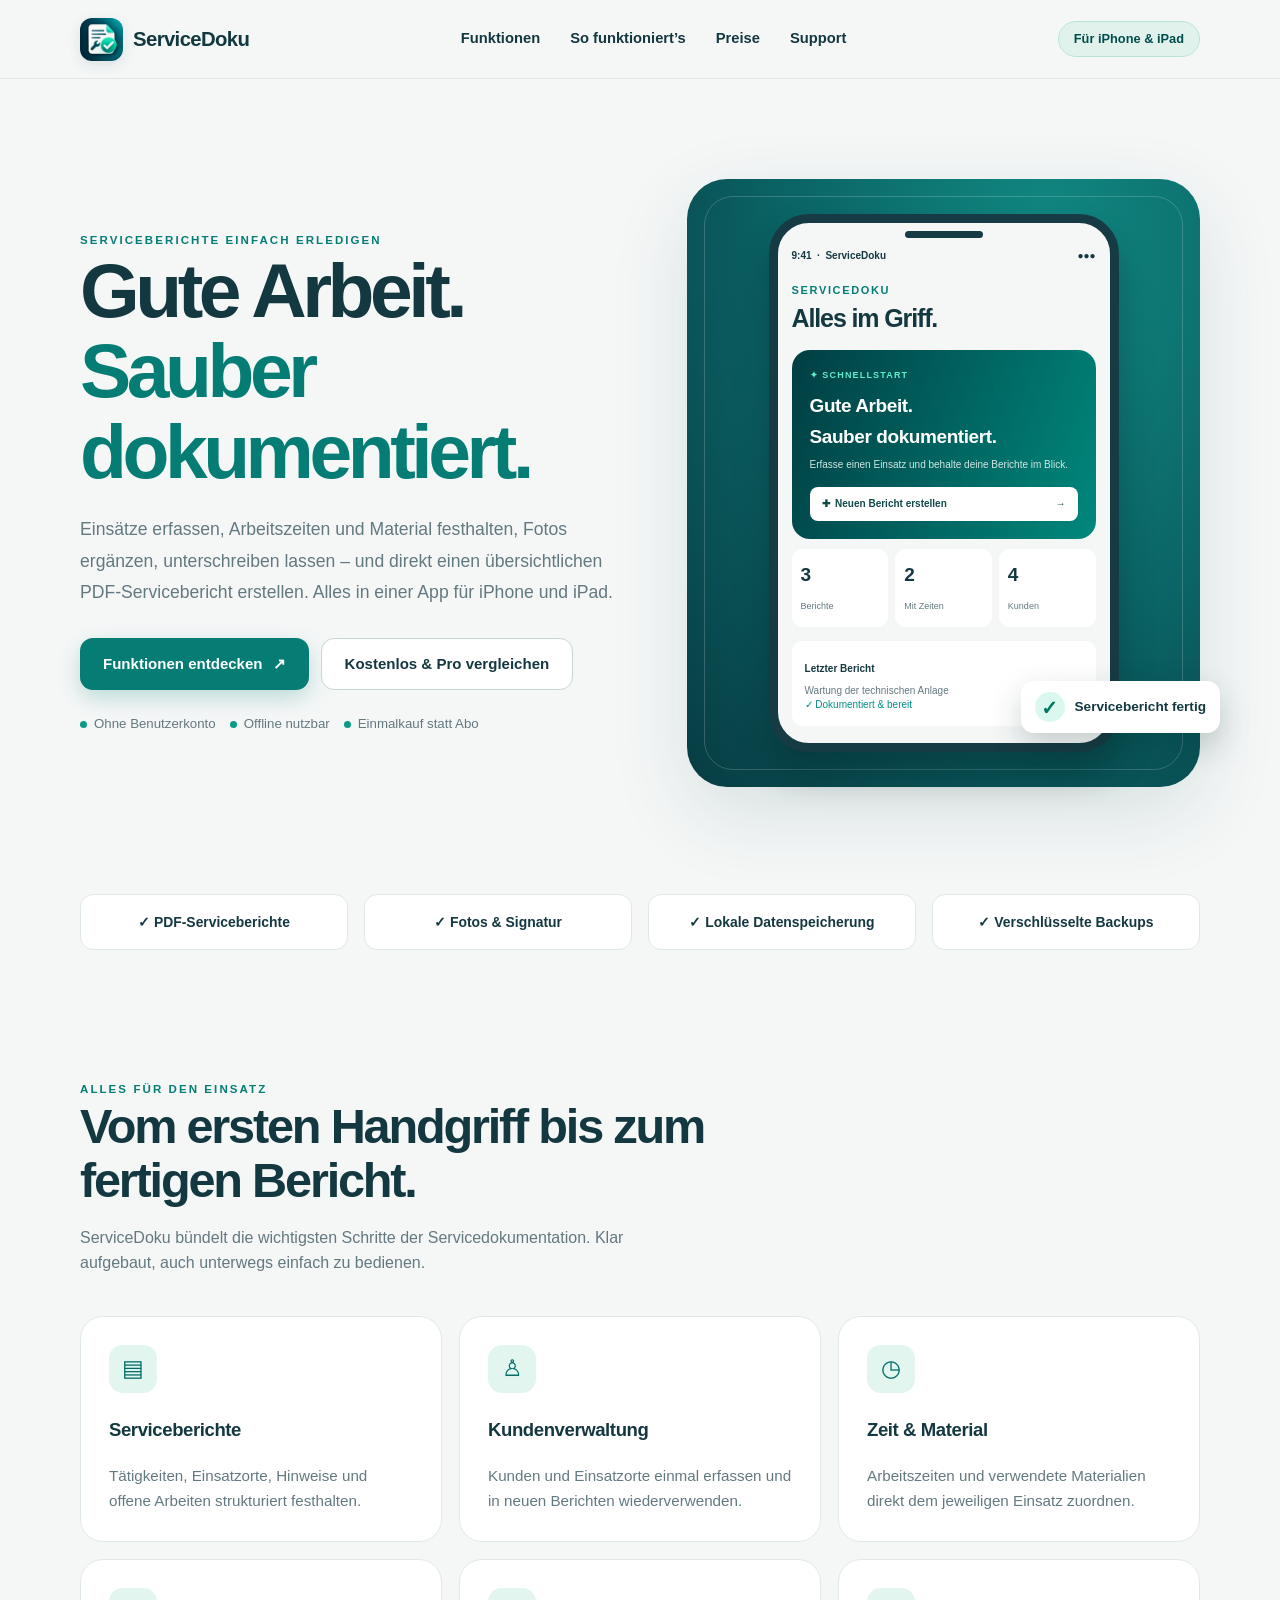
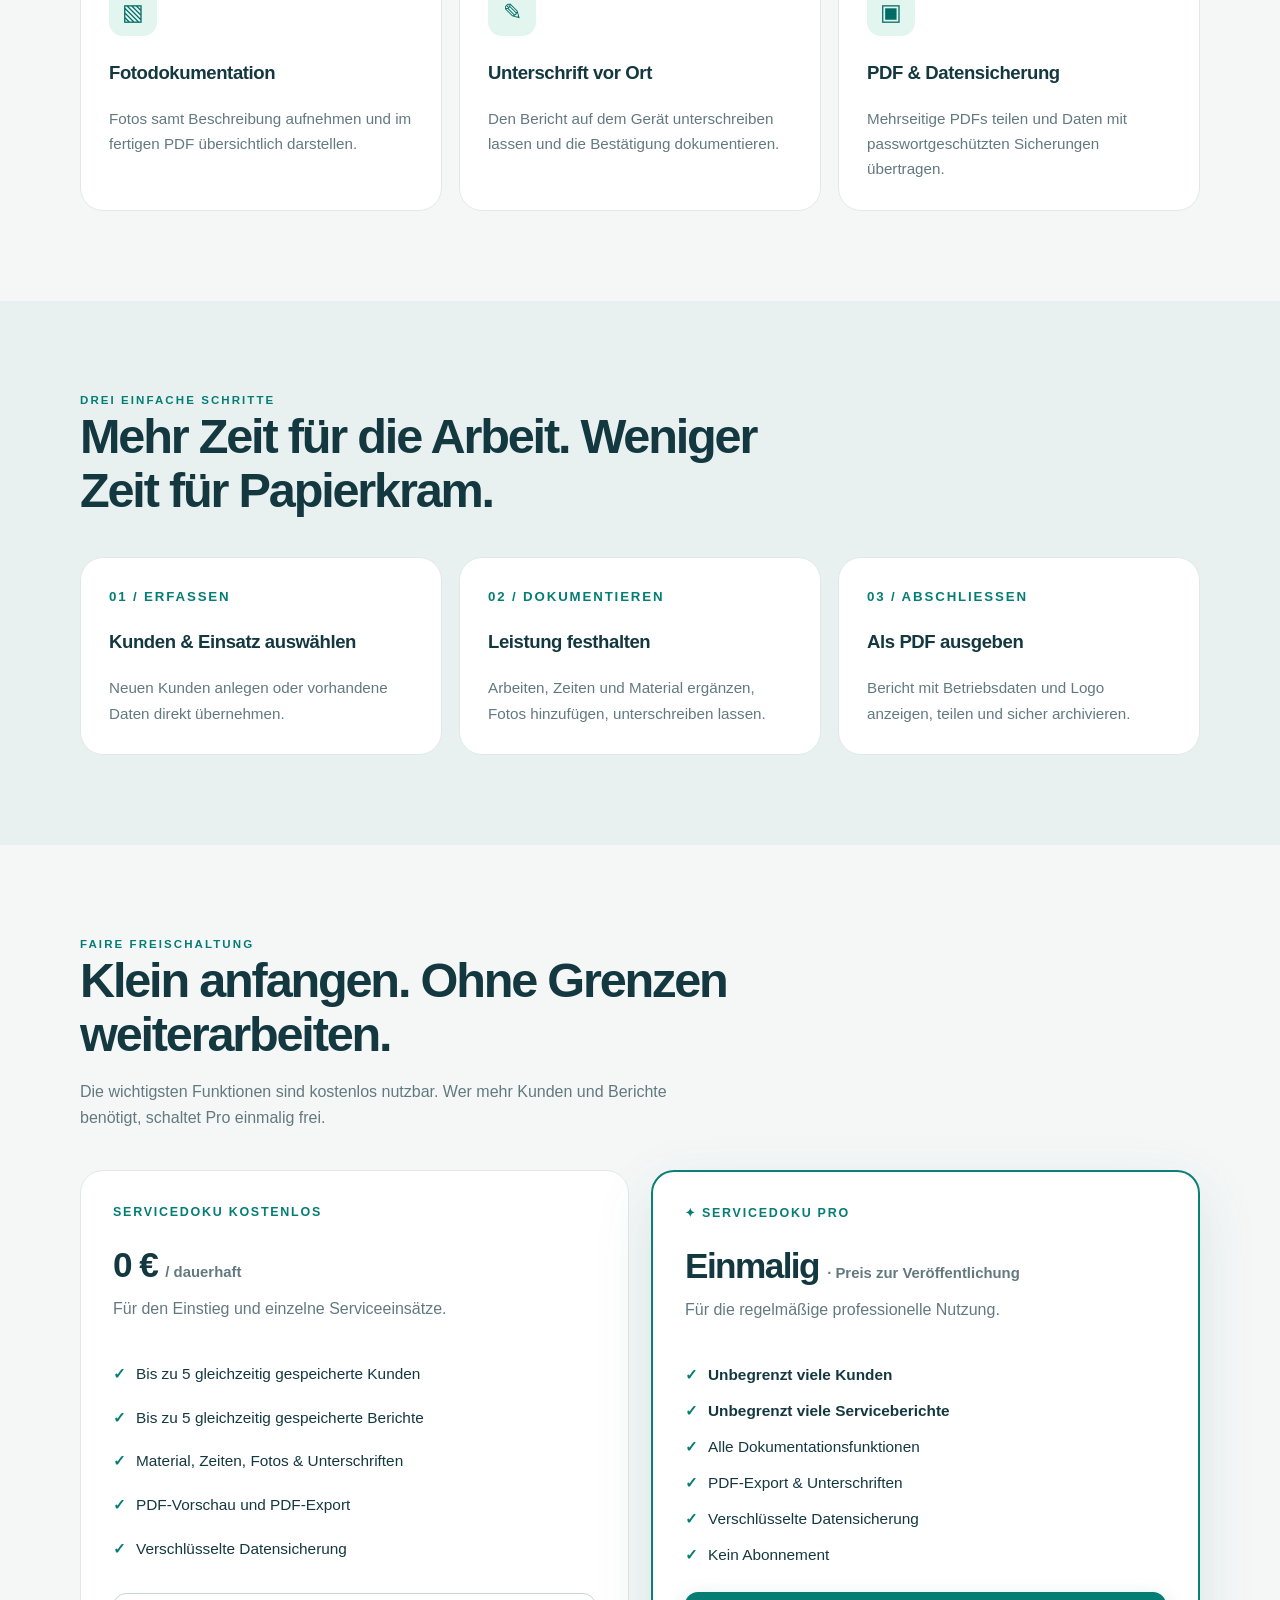
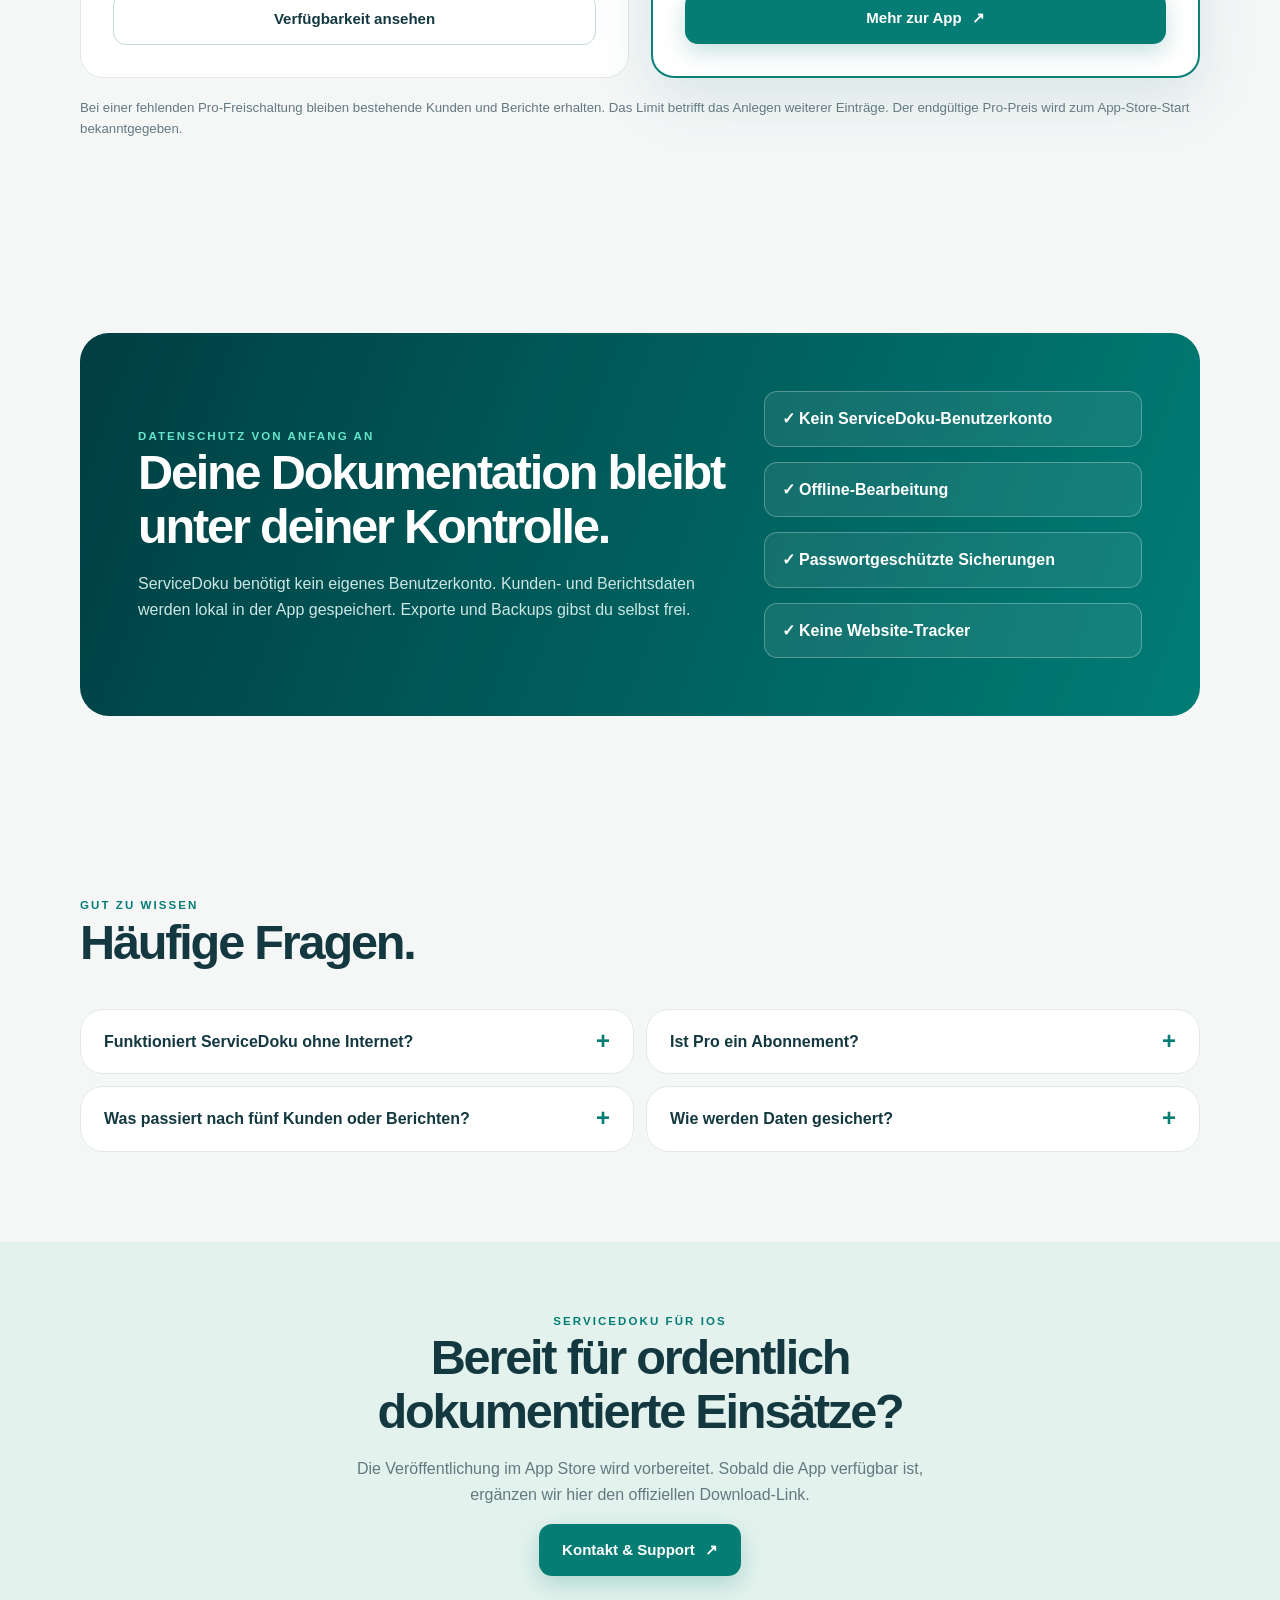
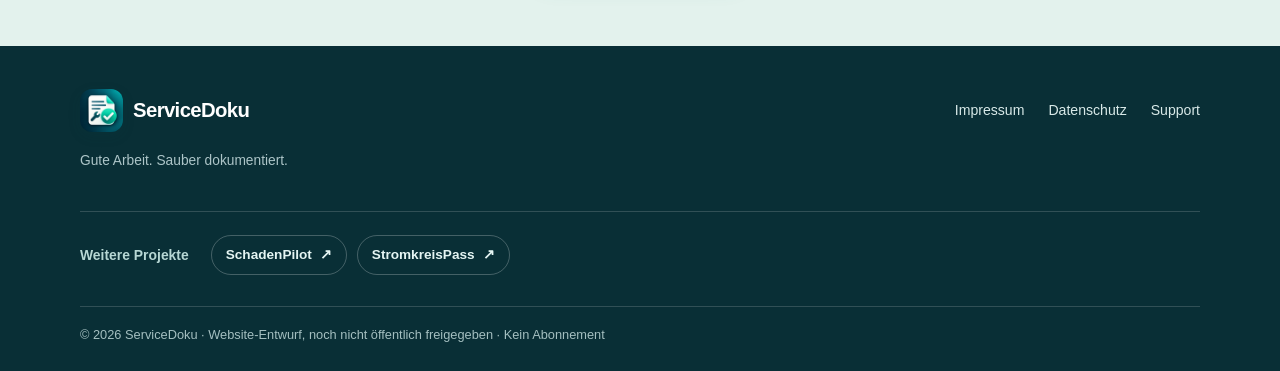
==== commit cc314f7f: "Korrigiere StromkreisPass-Link auf Produktstartseite" ====
--- a/index.html
+++ b/index.html
@@ -66,7 +66,7 @@
   <span class="footer-projects-title">Weitere Projekte</span>
   <div class="footer-projects-links">
     <a href="https://rhartmuth.github.io/schadenpilot-website/" target="_blank" rel="noopener noreferrer">SchadenPilot <span aria-hidden="true">↗</span></a>
-    <a href="https://rhartmuth.github.io/stromkreispass-website/" target="_blank" rel="noopener noreferrer">StromkreisPass <span aria-hidden="true">↗</span></a>
+    <a href="https://rhartmuth.github.io/stromkreispass-website/start.html" target="_blank" rel="noopener noreferrer">StromkreisPass <span aria-hidden="true">↗</span></a>
   </div>
 </div>
 <div class="footer-bottom">© 2026 ServiceDoku · Website-Entwurf, noch nicht öffentlich freigegeben · Kein Abonnement</div></div></footer>
--- a/assets/style.css
+++ b/assets/style.css
@@ -4,3 +4,11 @@
 @media(max-width:760px){.header-inner{min-height:69px}.menu-toggle{display:flex}.nav{display:none;position:absolute;left:0;right:0;top:69px;background:#f5f7f7;padding:17px 22px 24px;border-bottom:1px solid var(--line);box-shadow:0 18px 25px rgba(0,0,0,.06)}.nav.open{display:grid;gap:14px}.nav a{padding:5px 0}.header-pill{display:none}.hero{padding:60px 0 55px}.hero-grid{grid-template-columns:1fr;gap:36px}.hero h1{font-size:clamp(3rem,12vw,4rem)}.demo-stage{min-height:465px}.floating-tag{right:0;bottom:32px}.trust-inner{grid-template-columns:repeat(2,1fr)}.section{padding:65px 0}.cards,.steps{grid-template-columns:1fr 1fr}.pricing{grid-template-columns:1fr}.privacy-band{grid-template-columns:1fr;gap:25px}.faq-grid{grid-template-columns:1fr}.footer-grid{flex-direction:column}.legal{padding:52px 0 80px}}
 @media(max-width:500px){.container{width:min(100% - 28px,1120px)}.cards,.steps{grid-template-columns:1fr}.feature-card,.step-card,.plan{padding:24px}.hero h1{letter-spacing:-.052em}.lead{font-size:1rem}.action-row .btn{width:100%}.trust-inner{gap:8px}.trust-inner div{font-size:.78rem;padding:12px 7px}.demo-stage{border-radius:27px;padding:28px 16px}.device{max-width:320px}.privacy-band{padding:27px 22px;border-radius:22px}.footer-links{gap:15px}.legal-section{padding-top:22px;margin-top:23px}}
 @media(prefers-reduced-motion:reduce){html{scroll-behavior:auto}.btn{transition:none}.btn:hover{transform:none}}
+
+
+/* Dezente, responsive Projektlinks im Footer */
+.footer-projects{display:flex;align-items:center;flex-wrap:wrap;gap:14px 22px;margin-top:28px;padding-top:23px;border-top:1px solid rgba(255,255,255,.16)}
+.footer-projects-title{color:#b7d7d4;font-size:.87rem;font-weight:700}
+.footer-projects-links{display:flex;align-items:center;flex-wrap:wrap;gap:10px}
+.footer-projects-links a{display:inline-flex;align-items:center;gap:8px;padding:8px 14px;border:1px solid rgba(255,255,255,.24);border-radius:999px;color:#e5f5f3;font-size:.85rem;font-weight:600;text-decoration:none;transition:background .18s,border-color .18s}
+.footer-projects-links a:hover,.footer-projects-links a:focus-visible{background:rgba(255,255,255,.12);border-color:rgba(255,255,255,.55);text-decoration:none}
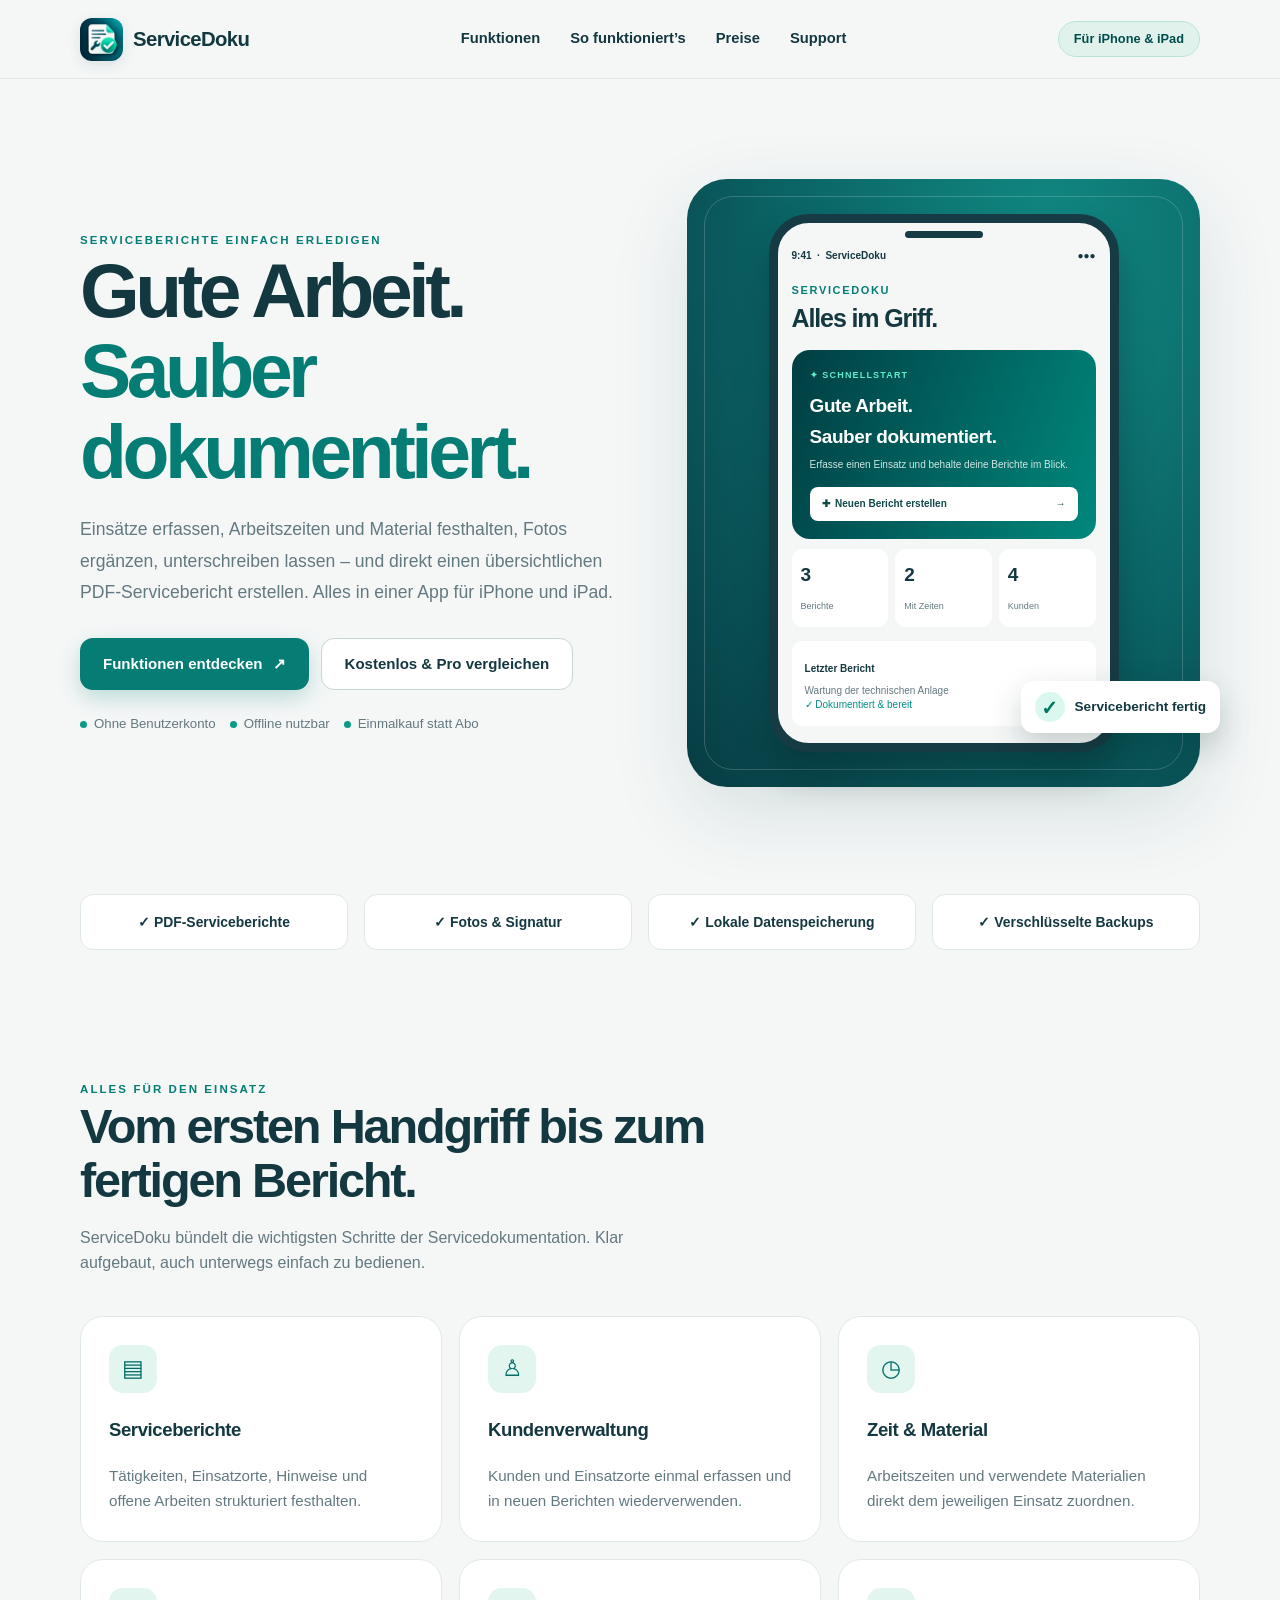
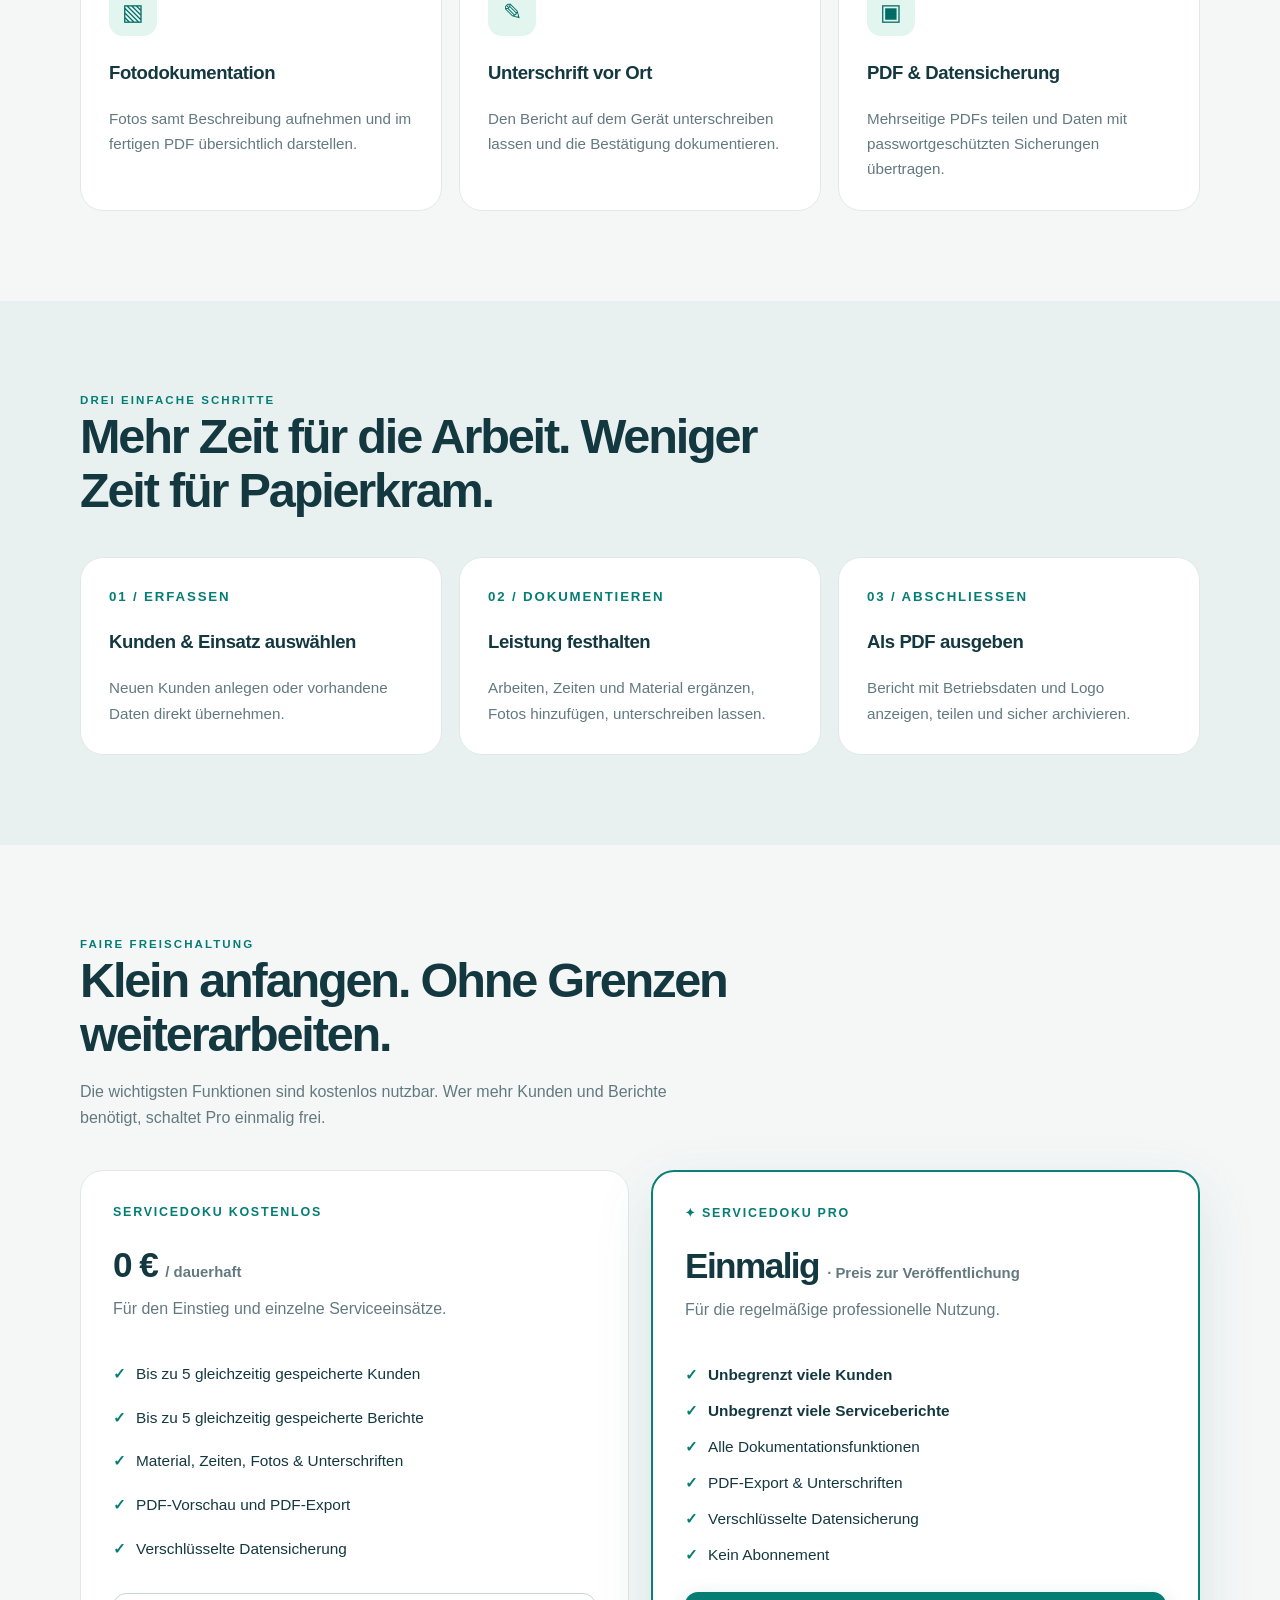
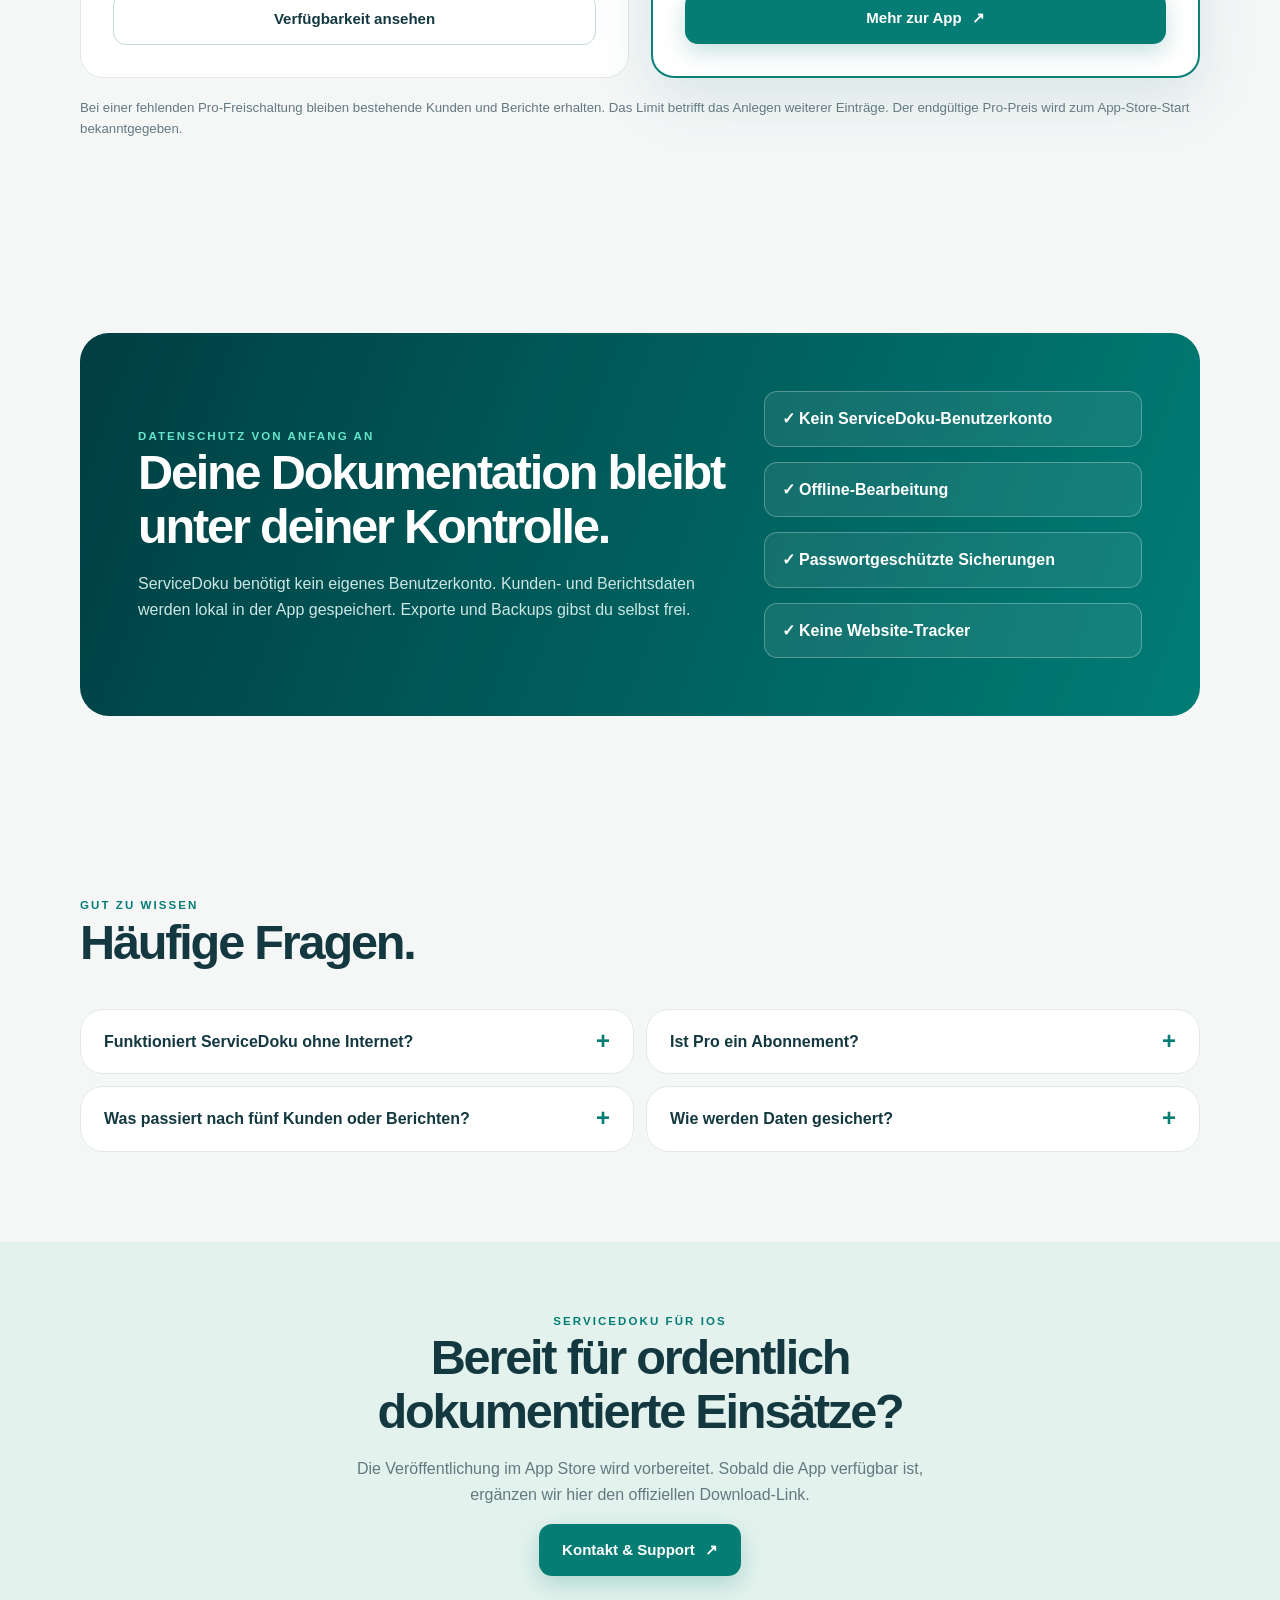
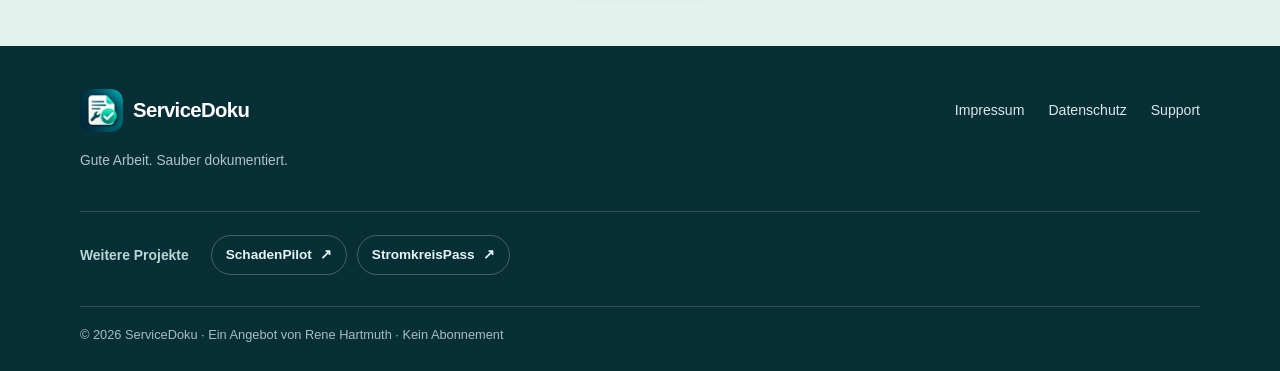
==== commit 0b460ef9: "Phase 12A: Veraltete Entwurfshinweise und noindex entfernen" ====
--- a/index.html
+++ b/index.html
@@ -4,8 +4,7 @@
 <meta charset="utf-8"><meta name="viewport" content="width=device-width, initial-scale=1">
 <meta name="description" content="ServiceDoku dokumentiert Serviceeinsätze auf iPhone und iPad: Kunden, Material, Zeiten, Fotos, Unterschriften und PDF-Berichte. Kostenlos starten, Pro einmalig freischalten.">
 <meta name="theme-color" content="#f5f7f7">
-<!-- ENTWURF: Vor Veröffentlichung noindex entfernen und alle Rechtstexte prüfen. -->
-<meta name="robots" content="noindex, nofollow">
+
 <link rel="icon" type="image/png" href="assets/favicon.png">
 <link rel="apple-touch-icon" href="assets/app-icon-web.png">
 <link rel="stylesheet" href="assets/style.css">
@@ -69,6 +68,6 @@
     <a href="https://rhartmuth.github.io/stromkreispass-website/start.html" target="_blank" rel="noopener noreferrer">StromkreisPass <span aria-hidden="true">↗</span></a>
   </div>
 </div>
-<div class="footer-bottom">© 2026 ServiceDoku · Website-Entwurf, noch nicht öffentlich freigegeben · Kein Abonnement</div></div></footer>
+<div class="footer-bottom">© 2026 ServiceDoku · Ein Angebot von Rene Hartmuth · Kein Abonnement</div></div></footer>
 <script src="assets/site.js" defer></script>
 </body></html>
